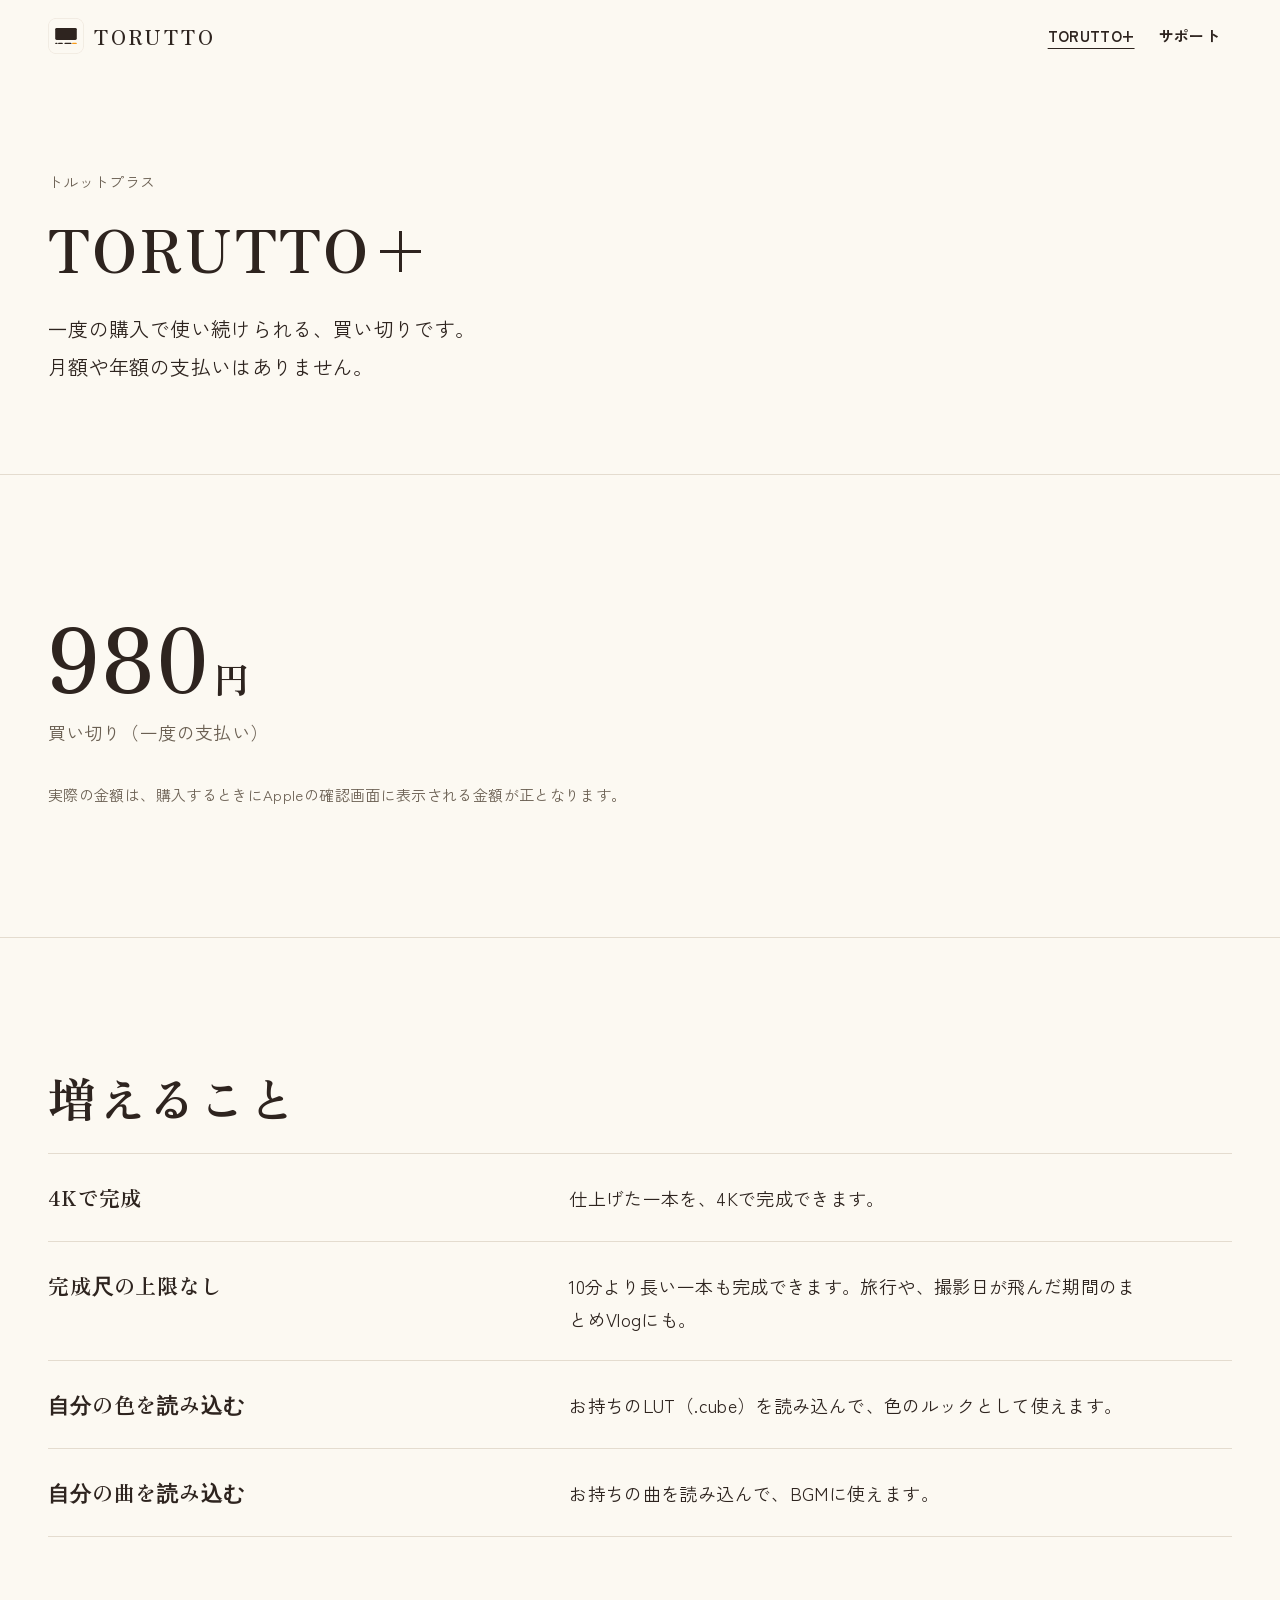
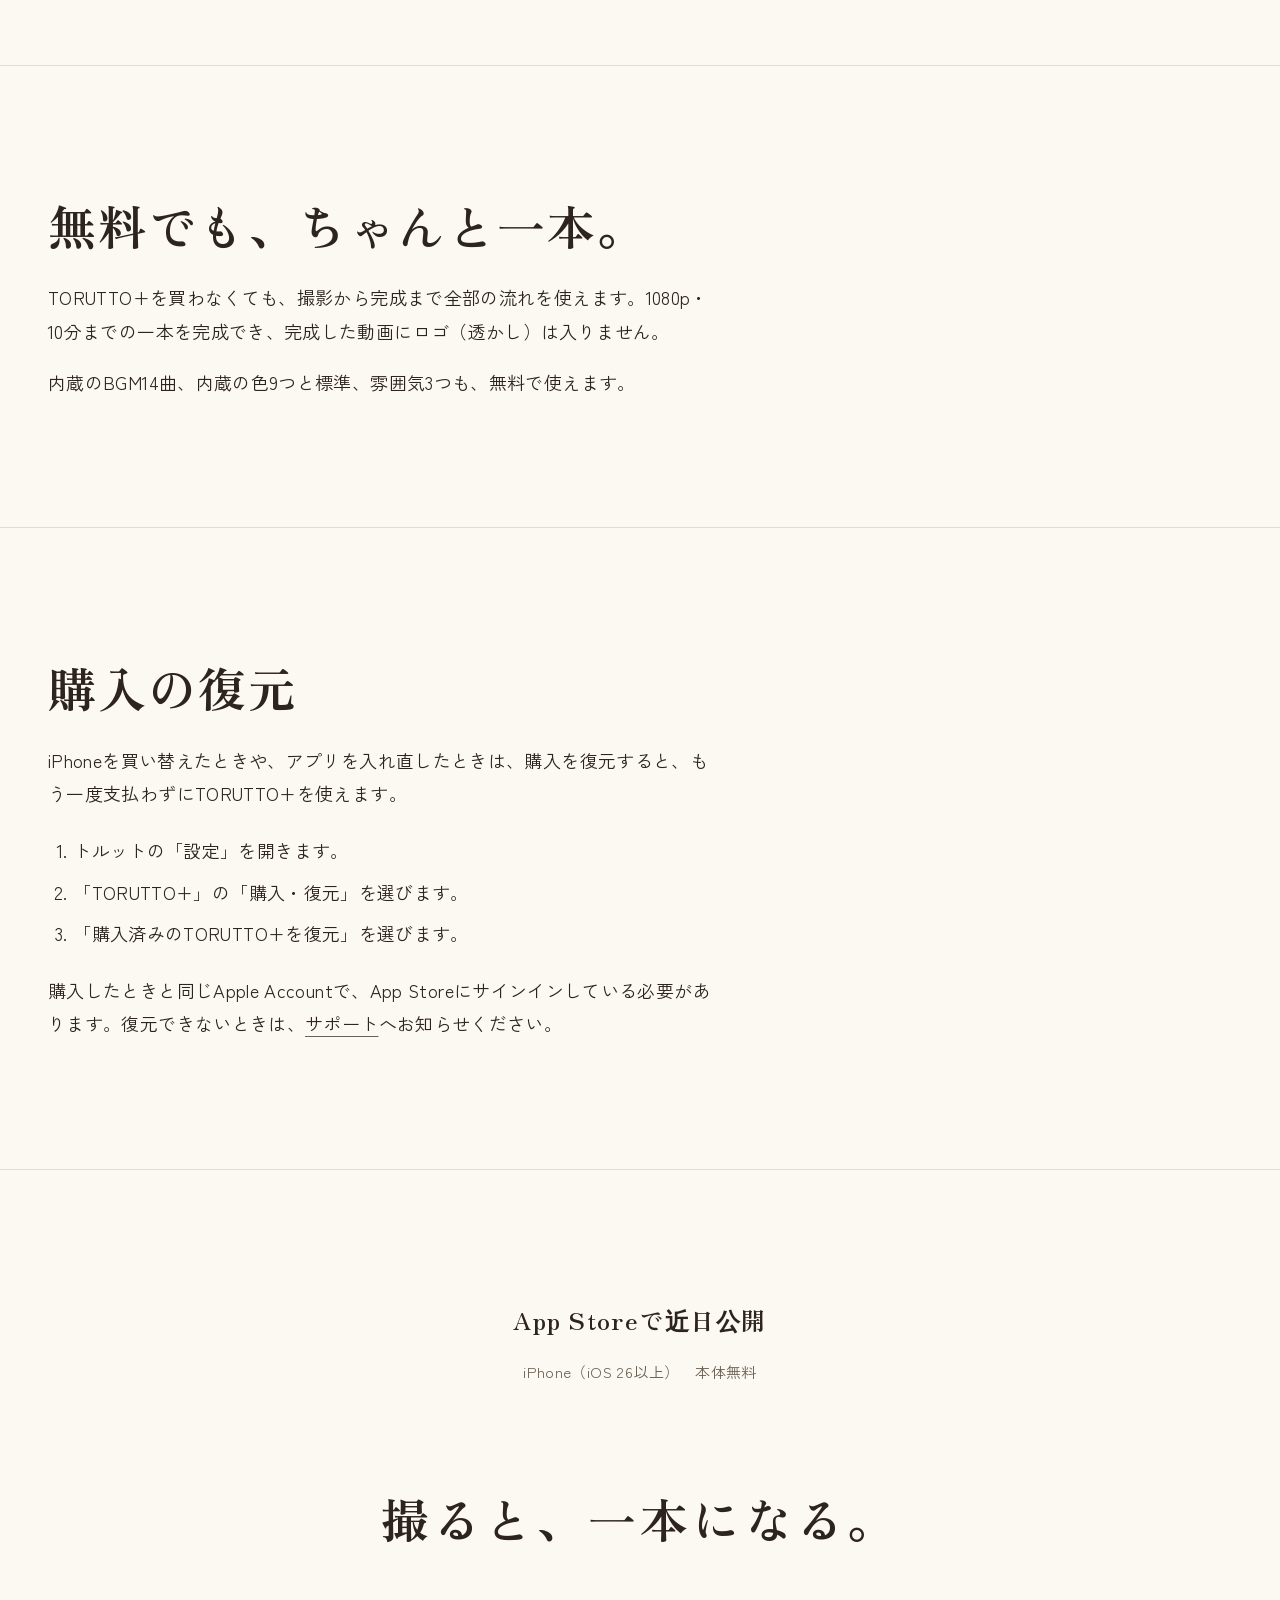
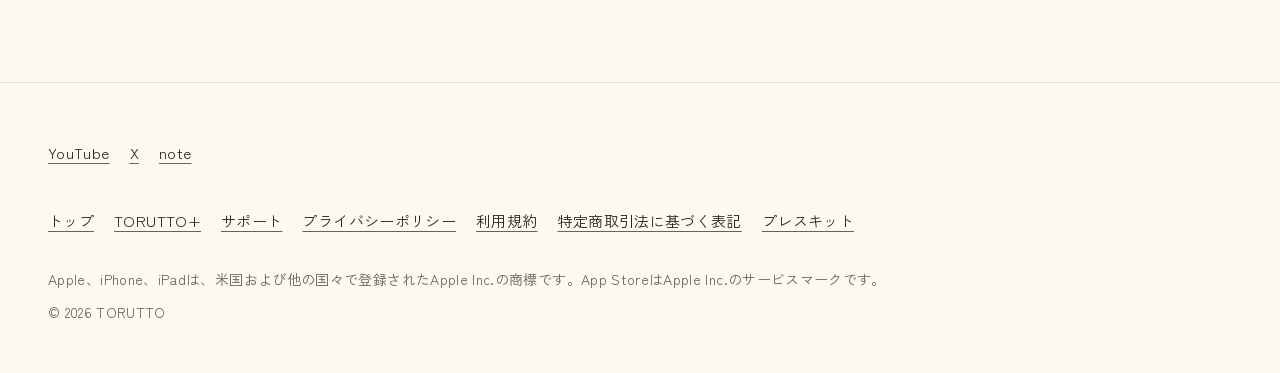
==== plus/index.html @ 0b0d6ca5 "Add official YouTube, X and note links to footer" ====
<!doctype html>
<html lang="ja">
<head>
<meta charset="utf-8">
<meta name="viewport" content="width=device-width, initial-scale=1">
<title>TORUTTO+（トルットプラス）｜TORUTTO</title>
<meta name="description" content="TORUTTO+は買い切りです。4Kでの完成、10分より長い一本など、4つのことが増えます。月額や年額の支払いはありません。">
<link rel="canonical" href="https://torutto.github.io/plus/">
<meta name="color-scheme" content="light">
<meta name="theme-color" content="#FCF9F2">
<meta name="format-detection" content="telephone=no">
<meta name="referrer" content="strict-origin-when-cross-origin">
<meta property="og:type" content="website">
<meta property="og:site_name" content="TORUTTO（トルット）">
<meta property="og:locale" content="ja_JP">
<meta property="og:title" content="TORUTTO+（トルットプラス）｜TORUTTO">
<meta property="og:description" content="TORUTTO+は買い切りです。4Kでの完成、10分より長い一本など、4つのことが増えます。月額や年額の支払いはありません。">
<meta property="og:url" content="https://torutto.github.io/plus/">
<meta property="og:image" content="https://torutto.github.io/og/plus.png">
<meta property="og:image:width" content="1200">
<meta property="og:image:height" content="630">
<meta property="og:image:alt" content="TORUTTO+（トルットプラス）｜TORUTTO">
<meta name="twitter:card" content="summary_large_image">
<link rel="icon" href="../favicon.svg" type="image/svg+xml">
<link rel="icon" href="../favicon-32.png" sizes="32x32" type="image/png">
<link rel="apple-touch-icon" href="../apple-touch-icon.png">
<link rel="preload" href="../fonts/ZenKakuGothicNew-Regular.woff2" as="font" type="font/woff2" crossorigin>
<link rel="preload" href="../fonts/ZenOldMincho-Bold.woff2" as="font" type="font/woff2" crossorigin>
<link rel="stylesheet" href="../assets/site.css?v=dab5d7c7">
</head>
<body>
<a class="skip-link" href="#main">本文へ移動</a>
<header class="site-header">
  <div class="wrap">
    <a class="brand" href="../"><span class="brand-icon"><img src="../assets/mark.svg" width="32" height="32" alt=""></span><span class="brand-name">TORUTTO</span></a>
    <nav class="site-nav" aria-label="おもな案内">
      <ul>
        <li><a href="../plus/" aria-current="page">TORUTTO+</a></li>
        <li><a href="../support/">サポート</a></li>
      </ul>
    </nav>
  </div>
</header>
<main id="main">
<section class="page-head" aria-labelledby="page-title">
  <div class="wrap">
    <p class="page-kana">トルットプラス</p>
    <h1 id="page-title">TORUTTO+</h1>
    <p class="lead">一度の購入で使い続けられる、<wbr>買い切りです。<wbr>月額や年額の支払いはありません。</p>
  </div>
</section>

<section class="section price" aria-labelledby="price-title">
  <div class="wrap">
    <h2 id="price-title" class="visually-hidden">価格</h2>
    <div class="price-block">
      
      <p class="price-value mincho">980<span class="price-unit">円</span></p>
      <p class="price-kind">買い切り（一度の支払い）</p>
    </div>
    <p class="fine">実際の金額は、購入するときにAppleの確認画面に表示される金額が正となります。</p>
  </div>
</section>

<section class="section" aria-labelledby="more-title">
  <div class="wrap">
    <h2 id="more-title">増えること</h2>
    <dl class="term-rows">
      <div><dt>4Kで完成</dt><dd>仕上げた一本を、4Kで完成できます。</dd></div>
      <div><dt>完成尺の上限なし</dt><dd>10分より長い一本も完成できます。旅行や、撮影日が飛んだ期間のまとめVlogにも。</dd></div>
      <div><dt>自分の色を読み込む</dt><dd>お持ちのLUT（.cube）を読み込んで、色のルックとして使えます。</dd></div>
      <div><dt>自分の曲を読み込む</dt><dd>お持ちの曲を読み込んで、BGMに使えます。</dd></div>
    </dl>
  </div>
</section>

<section class="section" aria-labelledby="free-title">
  <div class="wrap narrow">
    <h2 id="free-title">無料でも、<wbr>ちゃんと一本。</h2>
    <p>TORUTTO+を買わなくても、撮影から完成まで全部の流れを使えます。1080p・10分までの一本を完成でき、完成した動画にロゴ（透かし）は入りません。</p>
    <p>内蔵のBGM14曲、内蔵の色9つと標準、雰囲気3つも、無料で使えます。</p>
  </div>
</section>

<section class="section" aria-labelledby="restore-title">
  <div class="wrap narrow">
    <h2 id="restore-title">購入の復元</h2>
    <p>iPhoneを買い替えたときや、アプリを入れ直したときは、購入を復元すると、もう一度支払わずにTORUTTO+を使えます。</p>
    <ol class="steps">
      <li>トルットの「設定」を開きます。</li>
      <li>「TORUTTO+」の「購入・復元」を選びます。</li>
      <li>「購入済みのTORUTTO+を復元」を選びます。</li>
    </ol>
    <p>購入したときと同じApple Accountで、App Storeにサインインしている必要があります。復元できないときは、<a href="../support/#contact">サポート</a>へお知らせください。</p>
  </div>
</section>

<section class="section closing" aria-labelledby="closing-title">
  <div class="wrap">
    <div class="store-cta"><p class="store-soon">App Storeで近日公開</p><p class="availability"><span>iPhone（iOS 26以上）</span><span>本体無料</span></p></div>
    <p id="closing-title" class="closing-line mincho">撮ると、一本になる。</p>
  </div>
</section>
</main>
<footer class="site-footer">
  <div class="wrap">
    <nav aria-label="TORUTTOの公式アカウント">
      <ul>
        <li><a href="https://www.youtube.com/@torutto_app">YouTube</a></li>
        <li><a href="https://x.com/torutto_app">X</a></li>
        <li><a href="https://note.com/torutto">note</a></li>
      </ul>
    </nav>
    <nav aria-label="サイトの案内">
      <ul>
        <li><a href="../">トップ</a></li>
        <li><a href="../plus/" aria-current="page">TORUTTO+</a></li>
        <li><a href="../support/">サポート</a></li>
        <li><a href="../privacy/">プライバシーポリシー</a></li>
        <li><a href="../terms/">利用規約</a></li>
        <li><a href="../tokushoho/">特定商取引法に基づく表記</a></li>
        <li><a href="../press/">プレスキット</a></li>
      </ul>
    </nav>
    <p>Apple、iPhone、iPadは、米国および他の国々で登録されたApple Inc.の商標です。App StoreはApple Inc.のサービスマークです。</p>
    <p>© 2026 TORUTTO</p>
  </div>
</footer>
</body>
</html>
---- assets/site.css ----
/* TORUTTO 公式サイト — E1「映画の明朝」（launch/brand/BRAND.md §5、見本は launch/moods/e1.html）
   冒頭は紙の地に15秒のリール、その下に墨の明朝の見出し。全体が明るい紙の地と墨。
   帯の色（空・若草・さくら・レモン・琥珀）は帯の区画にだけ使い、帯は冒頭の見出しの下と「撮った順」の節だけに置く。
   明るい表示だけ（ダーク用の色は持たない）。 */

@font-face {
  font-family: "TORUTTO Mincho";
  src: url("../fonts/ZenOldMincho-Bold.woff2") format("woff2");
  font-weight: 700;
  font-style: normal;
  font-display: swap;
}
@font-face {
  font-family: "TORUTTO Gothic";
  src: url("../fonts/ZenKakuGothicNew-Regular.woff2") format("woff2");
  font-weight: 400;
  font-style: normal;
  font-display: swap;
}
@font-face {
  font-family: "TORUTTO Gothic";
  src: url("../fonts/ZenKakuGothicNew-Bold.woff2") format("woff2");
  font-weight: 700;
  font-style: normal;
  font-display: swap;
}

:root {
  color-scheme: light;
  --paper: #FCF9F2;
  --ink: #2E241F;
  --ink2: #6B6053;
  --rule: #E4DCCF;
  --amber: #FA9C1A;
  --amber-text: #A26511;
  /* 帯の区画だけの色 */
  --sky: #9CCBE3;
  --leaf: #B3D38A;
  --sakura: #F0B7C4;
  --lemon: #F6D26B;
  /* 動き: 弾まない減速（リールと同じ言葉） */
  --ease-out: cubic-bezier(0.16, 1, 0.3, 1);
  --snap: cubic-bezier(0.2, 0.9, 0.1, 1);
  --media-edge: rgba(46, 36, 31, 0.08);
  --r: 4px;
  --font-body: "TORUTTO Gothic", "Hiragino Sans", "Hiragino Kaku Gothic ProN", "Noto Sans JP", sans-serif;
  --font-display: "TORUTTO Mincho", "Hiragino Mincho ProN", "Yu Mincho", serif;
  --gutter: 16px;
  --wrap: 1200px;
  --narrow: 42rem;
  --section: clamp(56px, 10vw, 140px);
}
@media (min-width: 720px) {
  :root { --gutter: 48px; }
}

*, *::before, *::after { box-sizing: border-box; }

html {
  -webkit-text-size-adjust: 100%;
  text-size-adjust: 100%;
  background: var(--paper);
}

body {
  margin: 0;
  background: var(--paper);
  color: var(--ink);
  font-family: var(--font-body);
  font-size: 1.0625rem; /* 17px */
  line-height: 1.85;
  letter-spacing: 0.02em;
  line-break: strict;
  overflow-wrap: anywhere;
  -webkit-font-smoothing: antialiased;
}
@media (min-width: 960px) {
  body { font-size: 1.125rem; } /* 18px */
}

img, video { display: block; max-width: 100%; height: auto; }

h1, h2, h3, h4, .mincho {
  font-family: var(--font-display);
  font-weight: 700;
  letter-spacing: 0.04em;
}
h1, h2, h3, h4 {
  margin: 0;
  line-height: 1.4;
  word-break: keep-all;
  overflow-wrap: anywhere;
  text-wrap: balance;
}
h1 { font-size: clamp(2.125rem, 1.4rem + 3vw, 3.75rem); line-height: 1.3; }
h2 { font-size: clamp(1.75rem, 1.1rem + 2.4vw, 3rem); line-height: 1.32; }
h3 { font-size: 1.1875rem; }

p { margin: 0 0 1em; }
p:last-child { margin-bottom: 0; }

a {
  color: inherit;
  text-decoration-line: underline;
  text-decoration-thickness: 1px;
  text-underline-offset: 0.28em;
  text-decoration-color: var(--ink2);
}
a:hover { text-decoration-thickness: 2px; text-decoration-color: currentColor; }

:focus-visible {
  outline: 2px solid currentColor;
  outline-offset: 3px;
  border-radius: 2px;
}

.visually-hidden {
  position: absolute !important;
  width: 1px; height: 1px;
  margin: -1px; padding: 0; border: 0;
  overflow: hidden;
  clip: rect(0 0 0 0);
  white-space: nowrap;
}

.skip-link {
  position: absolute;
  left: var(--gutter);
  top: -100px;
  z-index: 10;
  padding: 8px 14px;
  border-radius: var(--r);
  background: var(--ink);
  color: var(--paper);
  text-decoration: none;
}
.skip-link:focus { top: 12px; }

.nowrap { white-space: nowrap; }

/* ── レイアウト ── */

.wrap {
  width: min(var(--wrap), 100% - var(--gutter) * 2);
  margin-inline: auto;
}
/* 文章の多い段: 左端はほかの段とそろえ、行の長さだけを抑える */
.wrap.narrow > * { max-width: var(--narrow); }
.narrow-left { max-width: var(--narrow); margin-bottom: 40px; }

.section {
  padding-block: var(--section);
  border-top: 1px solid var(--rule);
}

/* ── ヘッダーとフッター ── */

.site-header { padding-block: 14px; }
.site-header .wrap {
  display: flex;
  align-items: center;
  justify-content: space-between;
  gap: 8px;
}
.brand {
  display: inline-flex;
  align-items: center;
  gap: 10px;
  min-height: 44px;
  text-decoration: none;
}
.brand-icon img { width: 32px; height: 32px; border-radius: 7px; }
.brand-name {
  font-family: var(--font-display);
  font-weight: 700;
  font-size: 1.0625rem;
  letter-spacing: 0.14em;
}
.site-nav { display: flex; align-items: center; gap: 8px; }
.site-nav ul {
  display: flex;
  margin: 0;
  padding: 0;
  list-style: none;
}
.site-nav a {
  display: inline-flex;
  align-items: center;
  min-height: 44px;
  padding-inline: 8px;
  font-size: 0.875rem;
  font-weight: 700;
  text-decoration: none;
}
.site-nav a:hover,
.site-nav a[aria-current="page"] {
  text-decoration: underline;
  text-decoration-thickness: 1px;
  text-underline-offset: 0.4em;
  text-decoration-color: currentColor;
}
/* 言語の切り替え（英語ページができたときだけ出る） */
.lang-switch {
  display: flex;
  margin: 0;
  padding: 0 0 0 8px;
  list-style: none;
  border-left: 1px solid var(--rule);
}
/* 名前とメニューは途中で折り返さない（375px幅で「TORUTT／O」と割れていた） */
.brand-name,
.site-nav a { white-space: nowrap; }
@media (min-width: 720px) {
  .brand-icon img { width: 36px; height: 36px; border-radius: 8px; }
  .brand-name { font-size: 1.25rem; }
  .site-nav a { padding-inline: 12px; font-size: 0.9375rem; }
}
@media (max-width: 380px) {
  .brand { gap: 8px; }
  .brand-name { letter-spacing: 0.1em; }
  .site-nav a { padding-inline: 6px; }
}

.site-footer {
  border-top: 1px solid var(--rule);
  padding-block: 48px 40px;
  color: var(--ink2);
  font-size: 0.9375rem;
  line-height: 1.8;
}
.site-footer ul {
  display: flex;
  flex-wrap: wrap;
  gap: 4px 20px;
  margin: 0 0 24px;
  padding: 0;
  list-style: none;
}
.site-footer ul a {
  display: inline-flex;
  min-height: 44px;
  align-items: center;
  color: var(--ink);
}
.site-footer p { margin: 0 0 8px; font-size: 0.875rem; }

/* ── 共通の部品 ── */

.lead {
  max-width: 34em;
  margin-top: 24px;
  font-size: 1.125rem;
  line-height: 1.9;
  word-break: keep-all;
}
@media (min-width: 960px) {
  .lead { font-size: 1.25rem; }
}

.fine { color: var(--ink2); font-size: 0.9375rem; }

.button {
  display: inline-flex;
  align-items: center;
  justify-content: center;
  min-height: 52px;
  padding: 12px 28px;
  border-radius: var(--r);
  background: var(--ink);
  color: var(--paper);
  font-weight: 700;
  line-height: 1.5;
  text-decoration: none;
}
.button:hover { text-decoration: underline; text-decoration-color: currentColor; }

.media {
  position: relative;
  margin: 0;
  overflow: hidden;
  border-radius: var(--r);
  background: var(--rule);
  aspect-ratio: 16 / 9;
}
.media img, .media video {
  width: 100%;
  height: 100%;
  object-fit: cover;
}
.media::after {
  content: "";
  position: absolute;
  inset: 0;
  border-radius: inherit;
  box-shadow: inset 0 0 0 1px var(--media-edge);
  pointer-events: none;
}
.media.screen { aspect-ratio: auto; }

figcaption {
  margin-top: 14px;
  color: var(--ink2);
  font-size: 0.9375rem;
  line-height: 1.7;
}

.video-toggle {
  min-width: 44px;
  min-height: 44px;
  padding: 8px 14px;
  border: 0;
  border-radius: var(--r);
  font: inherit;
  font-size: 0.875rem;
  font-weight: 700;
  line-height: 1.4;
  cursor: pointer;
}

/* 帯: 撮った順に並んだ区画。空→若草→さくら→レモン→琥珀（最後の1区画だけ琥珀） */
.obi { display: flex; gap: 5px; }
.obi i { display: block; border-radius: 3px; }
.sky { background: var(--sky); }
.leaf { background: var(--leaf); }
.sakura { background: var(--sakura); }
.lemon { background: var(--lemon); }
.amber { background: var(--amber); }

.availability {
  display: flex;
  flex-wrap: wrap;
  align-items: center;
  gap: 8px 16px;
  margin: 0;
  color: var(--ink2);
  font-size: 0.9375rem;
}
.availability .status { color: var(--ink); font-weight: 700; }
.store-cta { display: grid; gap: 16px; justify-items: start; }
.store-promise { margin: -8px 0 0; color: var(--ink); font-size: 0.9375rem; }

/* ── トップ: 冒頭（15秒のリールが主役） ──
   ヘッダーの下に16:9のリール、その下に明朝の見出し。リールは紙の地で作られているので、上に文字を重ねない。
   リールの幅は画面の高さにも合わせ、横長の画面でも最初の画面にリール全体と操作が収まるようにする。 */

.opening { padding-block: 4px clamp(64px, 9vw, 120px); }
.opening-stage {
  width: min(100%, max(560px, calc((100vh - 200px) * 16 / 9)));
  width: min(100%, max(560px, calc((100svh - 200px) * 16 / 9)));
  margin-inline: auto;
}
.reel .media { aspect-ratio: 16 / 9; }
/* 幅の狭い画面で縦長（4:5）の版に差し替えたとき（build.mjs の reelVideo） */
.reel .media.portrait { aspect-ratio: 4 / 5; }
.reel .video-controls { margin-top: 8px; }
.opening-text { margin-top: clamp(28px, 4vw, 56px); }
.opening h1 {
  max-width: 11em;
  font-size: clamp(2.125rem, 1.2rem + 3.6vw, 4.25rem);
  line-height: 1.3;
}
.opening .obi { width: 168px; height: 6px; margin: 22px 0 0; }
.opening-body { margin-top: 22px; }
.opening .lead { max-width: 30em; margin: 0; }
.opening .store-cta { margin-top: 24px; }
@media (min-width: 960px) {
  .opening-text {
    display: grid;
    grid-template-columns: 7fr 5fr;
    gap: 48px;
    align-items: end;
  }
  .opening .obi { width: 220px; height: 8px; gap: 6px; margin-top: 28px; }
  .opening-body { margin-top: 0; }
}

/* ── トップ: 困りごと ── */

.concern-list {
  max-width: 36em;
  margin: clamp(24px, 4vw, 40px) 0 0;
  padding: 0;
  list-style: none;
  border-top: 1px solid var(--rule);
}
.concern-list li {
  padding: clamp(12px, 2vw, 20px) 0;
  border-bottom: 1px solid var(--rule);
}
.concern-answer {
  max-width: 36em;
  margin-top: clamp(24px, 4vw, 40px);
  font-weight: 700;
}

/* ── トップ: 撮る・ととのう・完成（ここだけ色の帯と大きな数字） ── */

.flow h2 { font-size: clamp(1.875rem, 1.125rem + 2.6vw, 3.75rem); line-height: 1.3; }
.blocks {
  display: flex;
  gap: clamp(5px, 0.8vw, 10px);
  height: clamp(112px, 15vw, 220px);
  margin-top: clamp(28px, 4vw, 56px);
}
.blocks div {
  display: flex;
  align-items: flex-end;
  min-width: 0;
  padding: clamp(8px, 1.2vw, 18px) clamp(5px, 1.4vw, 22px);
  border-radius: var(--r);
  color: var(--ink);
}
.blocks b {
  font-family: var(--font-display);
  font-weight: 700;
  font-size: clamp(2.25rem, 7.6vw, 8rem);
  line-height: 0.86;
  letter-spacing: -0.02em;
}
.blocks small {
  margin-left: 0.2em;
  font-weight: 700;
  font-size: clamp(0.75rem, 1.5vw, 1.375rem);
  line-height: 1;
}
.b3 { flex: 3; }
.b5 { flex: 4; }
.b10 { flex: 7; }
/* 話すところ（A・話す）は止めるまで撮れるので、一番長い区画。数字は分:秒、「話す」は上に置く */
.btalk { flex: 11; }
.blocks .btalk {
  flex-direction: column;
  align-items: flex-start;
  justify-content: space-between;
}
.btalk small { margin-left: 0; }
/* 狭い画面では3秒の区画が細くなるので、「秒」を数字の下へ置いてはみ出さないようにする */
@media (max-width: 400px) {
  .blocks div:not(.btalk) {
    flex-direction: column;
    align-items: flex-start;
    justify-content: flex-end;
  }
  .blocks div:not(.btalk) small { margin: 6px 0 0; }
  .btalk b { margin-bottom: calc(0.75rem + 6px); } /* ほかの区画の数字と下をそろえる */
}
.section-lead { max-width: 34em; margin: 24px 0 0; }

/* アプリの画面写真（縦）を4枚（撮影→一覧→完成中→完成）並べる。狭い画面は2列×2段 */
.screens {
  display: grid;
  grid-template-columns: repeat(2, 1fr);
  gap: clamp(10px, 2.4vw, 32px);
  max-width: 1000px;
  margin: clamp(40px, 5vw, 64px) 0 0;
  padding: 0;
  list-style: none;
}
.media.screen { border-radius: clamp(8px, 1.6vw, 18px); }
.screens .media.screen { aspect-ratio: 9 / 19.5; }
.screens .slot-file { display: none; }
@media (min-width: 720px) { .screens { grid-template-columns: repeat(4, 1fr); } }

/* 完成した一本・Logのビフォーアフター */
.finished .slot-figure { margin-top: clamp(32px, 4vw, 48px); }
.compare {
  display: grid;
  grid-template-columns: 1fr 1fr;
  gap: 12px;
  margin-top: clamp(32px, 4vw, 48px);
}
.compare figcaption { margin-top: 8px; font-size: 0.875rem; }
/* 狭い画面では2つの枠の中の文が長さで割れないよう、比率ではなく中身で高さを決め、左右をそろえる */
@media (max-width: 719px) {
  .compare .motion { grid-template-rows: 1fr auto; }
  .compare .slot { aspect-ratio: auto; height: 100%; min-height: 96px; }
  /* 映像が入ると一時停止のボタンが付く。2列では横に並ぶ幅が無いので、見出しの下へ回す */
  .compare .motion:has(.video-controls) { grid-template-rows: auto auto auto; }
  .compare .motion figcaption { grid-column: 1 / -1; }
  .compare .motion .video-controls { grid-column: 1 / -1; grid-row: 3; }
}
@media (min-width: 720px) { .compare { gap: 32px; } }

/* ── 仮の枠（build.mjs の SLOTS。素材を src/slots/ に置くと本物に替わる） ──
   紙と墨のまま、破線と左上の小さな「仮」だけで仮だと分かるようにする */
.slot {
  position: relative;
  display: flex;
  flex-direction: column;
  justify-content: center;
  align-items: center;
  gap: 6px;
  padding: 32px clamp(10px, 3vw, 32px) 20px;
  border: 1.5px dashed rgba(107, 96, 83, 0.5);
  border-radius: var(--r);
  color: var(--ink2);
  text-align: center;
}
.slot-video { aspect-ratio: 16 / 9; }
.slot-screen { aspect-ratio: 9 / 19.5; border-radius: clamp(8px, 1.6vw, 18px); }
.slot-tag {
  position: absolute;
  left: 8px;
  top: 6px;
  font-family: var(--font-display);
  font-weight: 700;
  font-size: 0.8125rem;
  letter-spacing: 0.1em;
}
.slot p { margin: 0; max-width: 26em; }
.slot-title { color: var(--ink); font-size: 0.9375rem; line-height: 1.6; word-break: keep-all; overflow-wrap: anywhere; text-wrap: balance; }
@media (min-width: 960px) { .finished .slot-title { font-size: 1.125rem; } .finished .slot-ask { font-size: 0.9375rem; } }
.slot-title b { font-weight: 700; }
.slot-ask { font-size: 0.8125rem; line-height: 1.6; }
.slot-file { font-family: ui-monospace, "SF Mono", Menlo, monospace; font-size: 0.6875rem; letter-spacing: 0; opacity: 0.8; }
@media (max-width: 719px) {
  .slot { padding-inline: 8px; }
  .slot-screen .slot-title, .compare .slot-title { font-size: 0.75rem; }
  .slot-screen .slot-ask, .compare .slot-ask { font-size: 0.6875rem; line-height: 1.5; }
  .slot-screen .slot-file, .compare .slot-file { display: none; }
}

/* ── トップ: 柱 ── */

.pillar-grid {
  display: grid;
  gap: 40px;
}
.pillar-text h2 { margin-bottom: 24px; }
.pillar-body p { max-width: 30em; }
.pillar-media { margin: 0; }

.pillar .pillar-media { width: min(160px, 44%); }
@media (min-width: 960px) {
  .pillar-grid {
    grid-template-columns: 7fr 5fr;
    gap: 64px;
    align-items: center;
  }
  .pillar .pillar-media { width: 280px; justify-self: center; }
}

/* 宣伝用モーション（柱1）。地は動画と同じ紙の色（読み込む前に色が跳ねない）。
   一時停止ボタンは映像に重ねず、下の説明の横に置く（映像の中の帯と文字を隠さない） */
.motion {
  display: grid;
  grid-template-columns: 1fr auto;
  column-gap: 16px;
  align-items: start;
  margin: 0;
}
.motion .media, .motion .slot { grid-column: 1 / -1; }
.motion .media { background: var(--paper); }
.motion figcaption { grid-column: 1; grid-row: 2; }
.motion .video-controls {
  grid-column: 2;
  grid-row: 2;
  display: flex;
  gap: 8px;
  margin-top: 6px;
}
.motion .video-toggle {
  border: 1px solid var(--rule);
  background: transparent;
  color: var(--ink);
}

/* ── トップ: 流れ（墨の罫で組む） ── */

.flow-rows { margin: clamp(40px, 5vw, 64px) 0 0; }
.flow-row {
  display: grid;
  gap: 4px 48px;
  padding: clamp(14px, 2vw, 24px) 0 clamp(16px, 2.4vw, 28px);
  border-top: 2px solid var(--ink);
}
.flow-row dt {
  font-family: var(--font-display);
  font-weight: 700;
  font-size: clamp(1.375rem, 1.1rem + 1vw, 1.75rem);
  letter-spacing: 0.06em;
  line-height: 1.5;
}
.flow-row dd { margin: 0; max-width: 32em; }
@media (min-width: 720px) {
  .flow-row { grid-template-columns: 7em 1fr; align-items: baseline; }
}
/* 画面写真は4枚あるので、広い画面でも3行の下に横一列で並べる（右の列に入れると1枚が小さすぎる） */

/* ── トップ: できること（見出しと短い1行を、罫の行で。広い画面は2列） ── */

.can-list {
  display: grid;
  margin: 40px 0 0;
  border-bottom: 1px solid var(--rule);
}
.can-list > div {
  padding: 14px 0 16px;
  border-top: 1px solid var(--rule);
}
.can-list dt {
  font-family: var(--font-display);
  font-weight: 700;
  font-size: 1.0625rem;
  letter-spacing: 0.04em;
  line-height: 1.5;
}
.can-list dd { margin: 2px 0 0; color: var(--ink2); font-size: 0.9375rem; line-height: 1.7; }
.can-list { grid-template-columns: 1fr 1fr; column-gap: 16px; }
@media (max-width: 719px) {
  .can-list { margin-top: 28px; }
  .can-list > div { padding: 12px 0 14px; }
  .can-list dt { font-size: 0.9375rem; }
  .can-list dd { font-size: 0.8125rem; line-height: 1.6; }
}
@media (min-width: 720px) {
  .can-list { column-gap: 48px; }
  .can-list > div { padding: 18px 0 20px; }
}

/* ── トップ: 無料とTORUTTO+ ── */

.plans-grid {
  display: grid;
  margin-top: 32px;
  border-top: 1px solid var(--rule);
}
.plan { padding: clamp(20px, 3vw, 32px) 0; border-bottom: 1px solid var(--rule); }
.plan h3 { font-size: 1.5rem; margin-bottom: 16px; }
.plan-kind {
  margin-left: 12px;
  color: var(--ink2);
  font-family: var(--font-body);
  font-size: 0.9375rem;
  font-weight: 400;
  letter-spacing: 0.04em;
}
.plan ul { margin: 0; padding-left: 1.2em; }
.plan li + li { margin-top: 6px; }
.plan-link { margin-top: 20px; }
@media (min-width: 720px) {
  .plans-grid { grid-template-columns: 1fr 1fr; }
  .plan + .plan { padding-left: 40px; border-left: 1px solid var(--rule); }
}

/* ── トップ: よくある質問の抜粋 ── */

.qa-list { max-width: 42rem; margin: clamp(24px, 4vw, 40px) 0 0; }
.qa-list dt {
  padding-top: 24px;
  border-top: 1px solid var(--rule);
  font-weight: 700;
}
.qa-list dd { margin: 8px 0 24px; }
/* 答えは3行まで見せて、続きはサポートのページへ */
.qa-a {
  display: -webkit-box;
  -webkit-box-orient: vertical;
  -webkit-line-clamp: 3;
  line-clamp: 3;
  overflow: hidden;
  color: var(--ink2);
}
.more-link { margin-top: 8px; }

/* ── 締め ── */

.closing { text-align: center; }
.closing .store-cta { justify-items: center; }
.closing .availability { justify-content: center; }
.store-soon {
  margin: 0;
  font-family: var(--font-display);
  font-weight: 700;
  font-size: clamp(1.25rem, 1rem + 1vw, 1.5rem);
  letter-spacing: 0.06em;
}
.closing-line {
  margin: clamp(56px, 8vw, 96px) 0 0;
  font-size: clamp(1.75rem, 1.2rem + 2.4vw, 3rem);
  line-height: 1.5;
  letter-spacing: 0.08em;
}

/* ── 下層ページ ── */

.page-head { padding-block: clamp(40px, 8vw, 96px) clamp(48px, 7vw, 88px); }
.page-head .lead { margin-bottom: 0; }
.page-head .button { margin-top: 32px; }
.page-kana {
  margin: 0 0 12px;
  color: var(--ink2);
  font-size: 0.9375rem;
}

.toc ul {
  display: flex;
  flex-wrap: wrap;
  gap: 4px 24px;
  margin: 32px 0 0;
  padding: 0;
  list-style: none;
}
.toc a { display: inline-flex; min-height: 44px; align-items: center; }

.price-block { padding-bottom: 32px; }
.price-label { margin: 0; color: var(--ink2); letter-spacing: 0.08em; }
.price-value {
  margin: 4px 0 12px;
  font-size: clamp(3.5rem, 2.5rem + 4vw, 5.5rem);
  line-height: 1.1;
  letter-spacing: 0.02em;
}
.price-unit { margin-left: 4px; font-size: 0.4em; letter-spacing: 0.04em; }
.price-kind { margin: 0; color: var(--ink2); }
.plan-note, .inline-note { margin: 8px 0 0; color: var(--ink2); font-size: 0.9375rem; }

.term-rows { margin: 40px 0 0; border-top: 1px solid var(--rule); }
.term-rows > div {
  display: grid;
  gap: 4px 48px;
  padding: 24px 0;
  border-bottom: 1px solid var(--rule);
}
.term-rows dt {
  font-family: var(--font-display);
  font-weight: 700;
  font-size: 1.3125rem;
  letter-spacing: 0.04em;
}
.term-rows dd { margin: 0; max-width: 32em; }
@media (min-width: 720px) {
  .term-rows > div { grid-template-columns: 5fr 7fr; align-items: baseline; }
}

.steps { padding-left: 1.4em; margin: 24px 0; }
.steps li + li { margin-top: 8px; }

.section h2 + p, .section h2 + ul, .section h2 + ol, .section h2 + dl { margin-top: 24px; }
.section .narrow h3 { margin: 32px 0 12px; font-size: 1.1875rem; }
.section .narrow ul { padding-left: 1.2em; }

.contact-mail {
  margin: 24px 0;
  font-size: clamp(1.125rem, 1rem + 0.8vw, 1.375rem);
  font-weight: 700;
}

.facts { margin: 24px 0; border-top: 1px solid var(--rule); }
.facts > div {
  display: grid;
  gap: 2px 24px;
  padding: 16px 0;
  border-bottom: 1px solid var(--rule);
}
.facts dt { color: var(--ink2); font-size: 0.9375rem; }
.facts dd { margin: 0; }
@media (min-width: 720px) {
  .facts > div { grid-template-columns: 11em 1fr; }
}

.blurb { padding: 24px 0; border-bottom: 1px solid var(--rule); }
.blurb:first-of-type { border-top: 1px solid var(--rule); margin-top: 24px; }
.section .narrow .blurb h3 {
  margin: 0 0 8px;
  color: var(--ink2);
  font-family: var(--font-body);
  font-size: 0.9375rem;
  font-weight: 400;
  letter-spacing: 0.06em;
}

.download-grid {
  display: grid;
  grid-template-columns: repeat(auto-fill, minmax(min(100%, 260px), 1fr));
  gap: 32px 20px;
  margin: 0;
  padding: 0;
  list-style: none;
}
.download-grid .thumb {
  display: flex;
  align-items: center;
  justify-content: center;
  aspect-ratio: 16 / 9;
  border-radius: var(--r);
  box-shadow: inset 0 0 0 1px var(--rule);
  overflow: hidden;
}
.download-grid .thumb img { height: 56%; width: auto; }
.download-grid .thumb.logo img { width: 80%; height: auto; }
.download-grid .thumb.dark { background: var(--ink); box-shadow: none; }
.download-grid .thumb.light { background: var(--paper); }
.download-grid .label { margin: 12px 0 2px; font-weight: 700; }
.download-grid .links { margin: 0; font-size: 0.9375rem; }
.download-grid .links a { display: inline-flex; min-height: 44px; align-items: center; margin-right: 16px; }

.empty-note { color: var(--ink2); }

/* ── Markdown から作る本文（規約・FAQ） ── */

.prose { padding-bottom: var(--section); }
.prose h1 { margin: clamp(40px, 8vw, 96px) 0 32px; }
.prose h2 {
  margin: 64px 0 20px;
  padding-top: 40px;
  border-top: 1px solid var(--rule);
  font-size: clamp(1.375rem, 1.15rem + 1vw, 1.75rem);
}
.prose h3 { margin: 36px 0 12px; font-size: 1.1875rem; }
.prose ul, .prose ol { padding-left: 1.4em; margin: 0 0 1em; }
.prose li + li { margin-top: 6px; }
.prose table {
  width: 100%;
  margin: 0 0 1.5em;
  border-collapse: collapse;
  font-size: 0.9375rem;
  line-height: 1.7;
}
.prose th, .prose td {
  padding: 10px 12px 10px 0;
  border-bottom: 1px solid var(--rule);
  text-align: left;
  vertical-align: top;
}
.prose th { font-weight: 700; }
.prose td:first-child, .prose th:first-child { min-width: 6.5em; }
.table-scroll { overflow-x: auto; max-width: var(--narrow); }
.faq h2:first-child { margin-top: 0; }
.faq h3 { font-family: var(--font-body); font-weight: 700; letter-spacing: 0.02em; }

.notfound { min-height: 50vh; }
.notfound .lead + p { margin-top: 32px; }

/* ── トップ: 内蔵の色（試験用の色の帯を各色の表に通した見本。映像ではない） ── */

.looks-body { margin-top: 24px; }
.looks-body p { max-width: 34em; }
.looks-figure { margin: clamp(32px, 4vw, 48px) 0 0; }
.looks-list {
  display: grid;
  grid-template-columns: 1fr 1fr;
  gap: 14px 12px;
  margin: 0;
  padding: 0;
  list-style: none;
}
.look-chip { overflow: hidden; border-radius: 3px; }
.look-chip img { width: 100%; height: auto; }
.look-name { display: grid; gap: 0; margin: 6px 0 0; }
.look-name .mincho { font-size: 0.9375rem; letter-spacing: 0.06em; line-height: 1.5; }
.look-desc { color: var(--ink2); font-size: 0.75rem; line-height: 1.55; }
.looks-figure figcaption { margin-top: 16px; font-size: 0.8125rem; }
@media (min-width: 720px) {
  .looks-list { grid-template-columns: repeat(4, 1fr); gap: 20px 24px; }
}

/* ── スクロールで1回だけ動く演出（build.mjs の REVEAL_SCRIPT）。<html class="js"> のときだけ隠す ── */

/* 見出し: <wbr> の句ごとに、下からのマスクで現れる */
.rv-ln { display: inline-block; overflow: hidden; vertical-align: top; padding-bottom: 0.14em; margin-bottom: -0.14em; }
.rv-ln > span { display: inline-block; }
html.js [data-rv="title"] .rv-ln > span { transform: translateY(112%); transition: transform 0.8s var(--ease-out); }
html.js [data-rv="title"] > .rv-ln:nth-child(2) > span { transition-delay: 90ms; }
html.js [data-rv="title"] > .rv-ln:nth-child(3) > span { transition-delay: 180ms; }
html.js [data-rv="title"] > .rv-ln:nth-child(n+4) > span { transition-delay: 270ms; }
html.js [data-rv="title"].in .rv-ln > span { transform: none; }

/* 撮った順の区画: 左から1つずつスナップして並び、数字は下からのマスクで出る */
html.js .blocks[data-rv] > div {
  clip-path: inset(0 100% 0 0 round var(--r));
  transform: translateX(-10px);
  transition: clip-path 0.46s var(--snap), transform 0.46s var(--snap);
  transition-delay: calc(var(--i, 0) * 120ms);
}
html.js .blocks[data-rv] b,
html.js .blocks[data-rv] small {
  display: inline-block;
  /* 字の形は行の箱（line-height 0.86）からはみ出すので、切り抜きは箱より広く取る */
  clip-path: inset(100% -12% -40% -12%);
  transform: translateY(35%);
  transition: clip-path 0.6s var(--ease-out), transform 0.6s var(--ease-out);
  transition-delay: calc(var(--i, 0) * 120ms + 220ms);
}
html.js .blocks.in > div { clip-path: inset(0 0 0 0 round var(--r)); transform: none; }
html.js .blocks.in b,
html.js .blocks.in small { clip-path: inset(-40% -12% -40% -12%); transform: none; }

/* 流れ: 墨の罫が左から引かれ、行が順に現れる */
html.js .flow-rows[data-rv] .flow-row { position: relative; border-top-color: transparent; }
html.js .flow-rows[data-rv] .flow-row::before {
  content: "";
  position: absolute;
  left: 0;
  right: 0;
  top: -2px;
  height: 2px;
  background: var(--ink);
  transform: scaleX(0);
  transform-origin: left center;
  transition: transform 0.7s var(--ease-out) calc(var(--i, 0) * 200ms);
}
html.js .flow-rows[data-rv] .flow-row > * {
  opacity: 0;
  transform: translateY(10px);
  transition: opacity 0.6s var(--ease-out), transform 0.6s var(--ease-out);
  transition-delay: calc(var(--i, 0) * 200ms + 220ms);
}
html.js .flow-rows.in .flow-row::before { transform: none; }
html.js .flow-rows.in .flow-row > * { opacity: 1; transform: none; }

/* 行が少しずつずれて現れる（内蔵の色・できること） */
html.js .looks-list[data-rv] .look-chip {
  clip-path: inset(0 100% 0 0);
  transition: clip-path 0.7s var(--ease-out) calc(var(--i, 0) * 70ms);
}
html.js .looks-list[data-rv] .look-name {
  opacity: 0;
  transition: opacity 0.6s var(--ease-out) calc(var(--i, 0) * 70ms + 200ms);
}
html.js .looks-list.in .look-chip { clip-path: inset(0 0 0 0); }
html.js .looks-list.in .look-name { opacity: 1; }
html.js .can-list[data-rv] > div,
html.js .screens[data-rv] > li,
html.js .compare[data-rv] > figure {
  opacity: 0;
  transform: translateY(12px);
  transition: opacity 0.6s var(--ease-out), transform 0.6s var(--ease-out);
  transition-delay: calc(var(--i, 0) * 45ms);
}
html.js .screens[data-rv] > li,
html.js .compare[data-rv] > figure { transition-delay: calc(var(--i, 0) * 120ms); }
html.js .can-list.in > div,
html.js .screens.in > li,
html.js .compare.in > figure { opacity: 1; transform: none; }

@media (prefers-reduced-motion: reduce) {
  *, *::before, *::after {
    animation-duration: 0.01ms !important;
    animation-iteration-count: 1 !important;
    transition-duration: 0.01ms !important;
    scroll-behavior: auto !important;
  }
}

/* ── トルン（launch/torun/torun.js。BRAND.md §7）: 脇役の所だけ、1画面に1体。横長なので枠は 4:3 ── */
.torun-spot {
  display: inline-block;
  width: var(--torun, 96px);
  height: var(--torun-h, 72px);
  vertical-align: middle;
}
.torun-spot canvas {
  display: block;
  width: 100%;
  height: 100%;
  touch-action: manipulation;
  cursor: pointer;
}
.closing .torun-spot { display: block; margin: 28px auto 0; }
.notfound .torun-spot { display: block; margin: 0 0 8px -6px; }
.page-head-row { display: flex; align-items: flex-start; justify-content: space-between; gap: 16px; }
.page-head-row .torun-spot { flex: none; margin-top: -4px; }

/* ── つくった人から（じゅんの言葉。整えるのは言い回しだけ） ── */
.maker-body { max-width: 34em; margin-top: clamp(24px, 3vw, 40px); }
.maker-body p { line-height: 2; }
.maker-sign { margin-top: 1.6em; color: var(--ink2); font-size: 0.9375rem; }
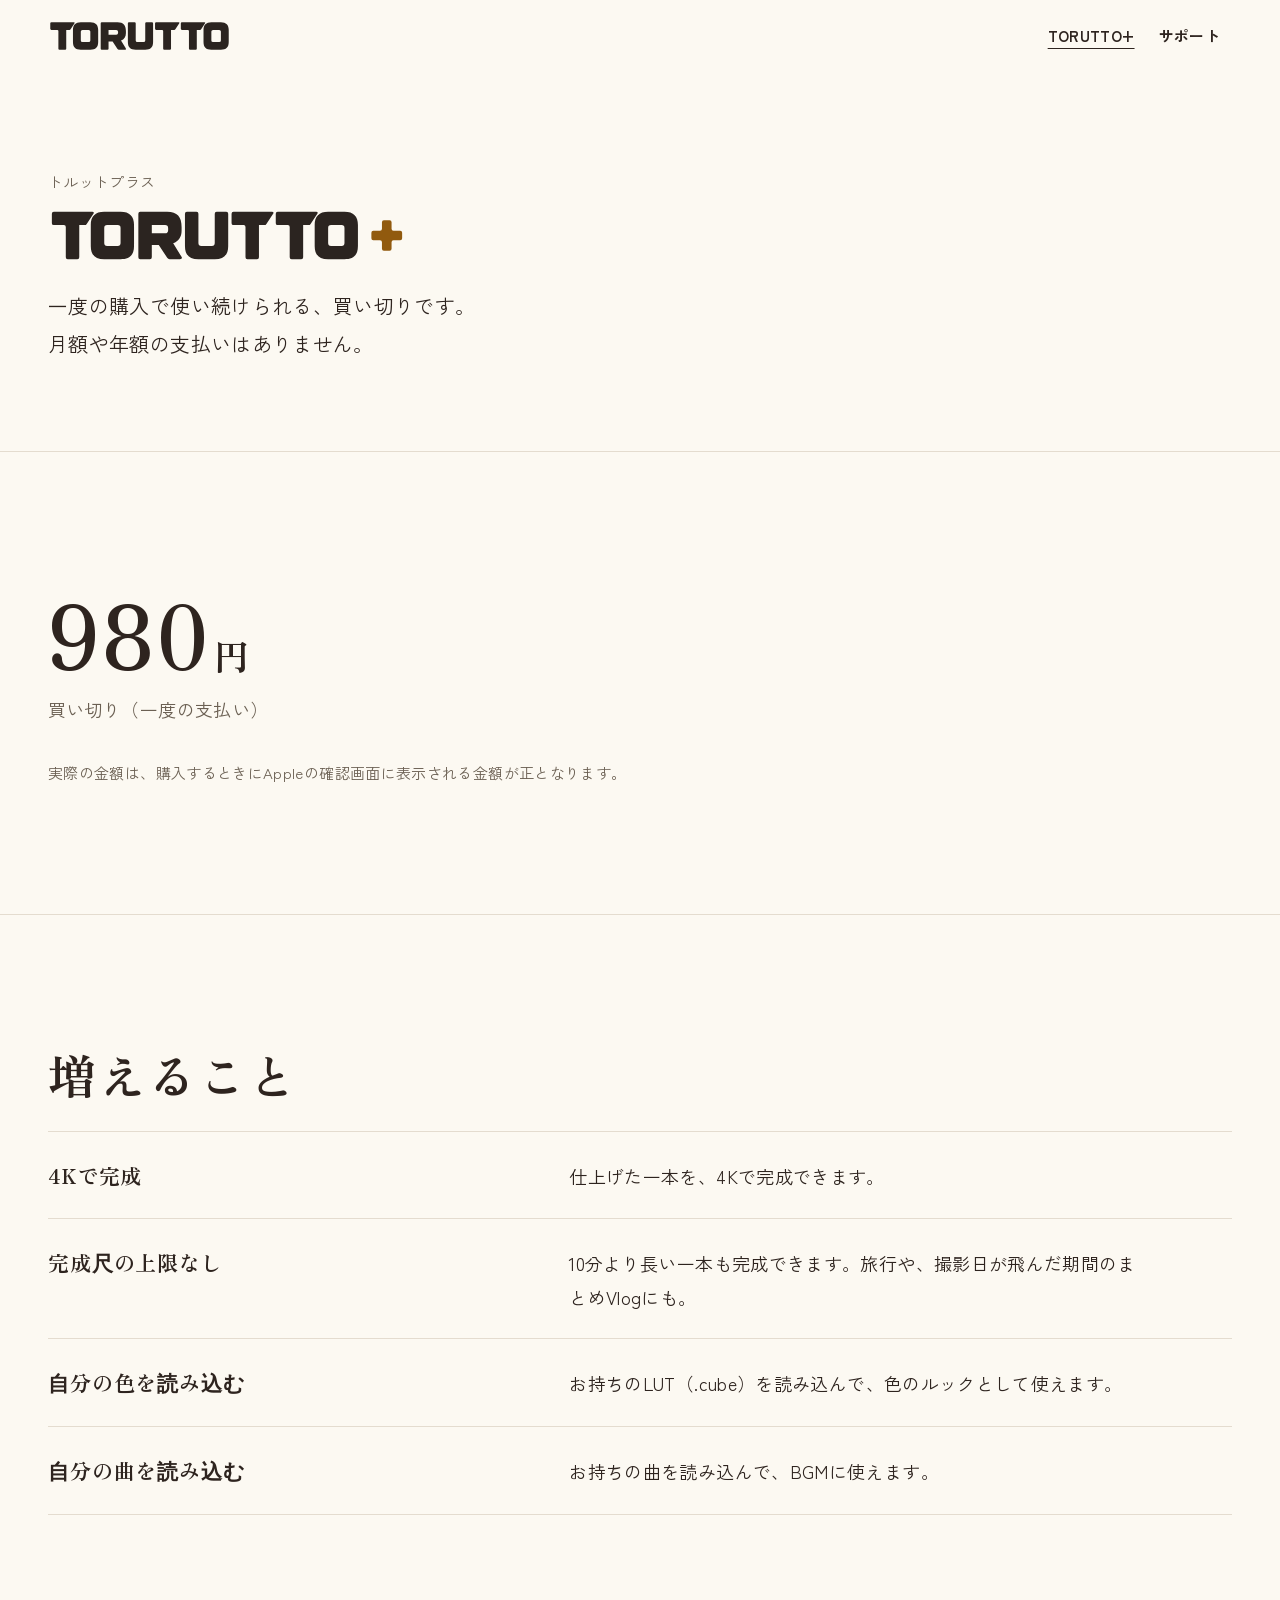
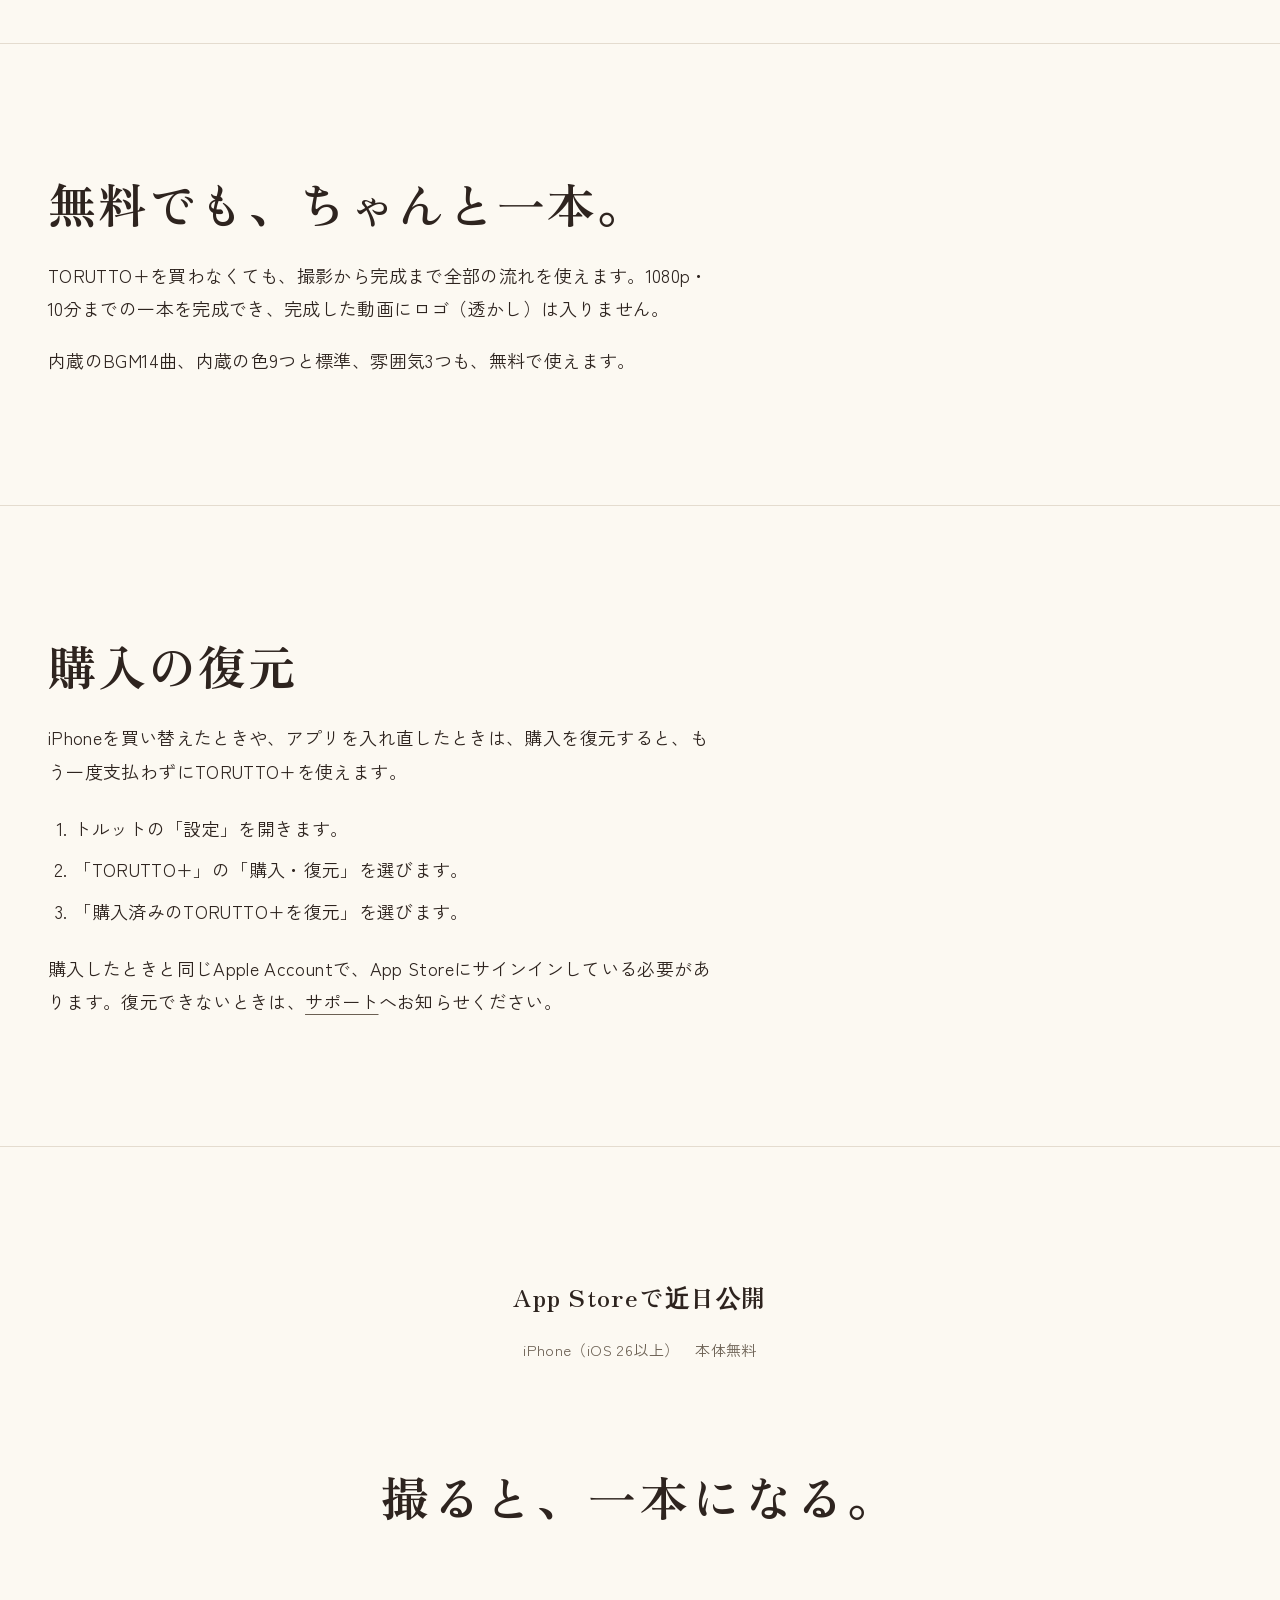
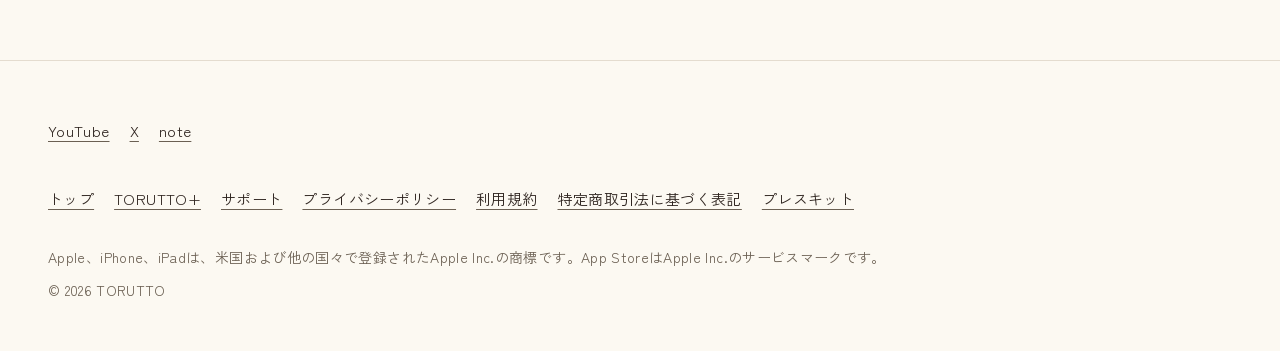
==== commit 53d4ce2b: "Use approved TORUTTO wordmark across website and press assets" ====
--- a/plus/index.html
+++ b/plus/index.html
@@ -26,13 +26,13 @@
 <link rel="apple-touch-icon" href="../apple-touch-icon.png">
 <link rel="preload" href="../fonts/ZenKakuGothicNew-Regular.woff2" as="font" type="font/woff2" crossorigin>
 <link rel="preload" href="../fonts/ZenOldMincho-Bold.woff2" as="font" type="font/woff2" crossorigin>
-<link rel="stylesheet" href="../assets/site.css?v=dab5d7c7">
+<link rel="stylesheet" href="../assets/site.css?v=53601be6">
 </head>
 <body>
 <a class="skip-link" href="#main">本文へ移動</a>
 <header class="site-header">
   <div class="wrap">
-    <a class="brand" href="../"><span class="brand-icon"><img src="../assets/mark.svg" width="32" height="32" alt=""></span><span class="brand-name">TORUTTO</span></a>
+    <a class="brand" href="../"><img class="brand-wordmark" src="../assets/wordmark.svg" width="1306" height="232" alt="TORUTTO"></a>
     <nav class="site-nav" aria-label="おもな案内">
       <ul>
         <li><a href="../plus/" aria-current="page">TORUTTO+</a></li>
@@ -45,7 +45,7 @@
 <section class="page-head" aria-labelledby="page-title">
   <div class="wrap">
     <p class="page-kana">トルットプラス</p>
-    <h1 id="page-title">TORUTTO+</h1>
+    <h1 id="page-title" class="wordmark-heading"><img src="../assets/wordmark-plus.svg" width="1490" height="232" alt="TORUTTO+"></h1>
     <p class="lead">一度の購入で使い続けられる、<wbr>買い切りです。<wbr>月額や年額の支払いはありません。</p>
   </div>
 </section>
--- a/assets/site.css
+++ b/assets/site.css
@@ -169,13 +169,11 @@
   min-height: 44px;
   text-decoration: none;
 }
-.brand-icon img { width: 32px; height: 32px; border-radius: 7px; }
-.brand-name {
-  font-family: var(--font-display);
-  font-weight: 700;
-  font-size: 1.0625rem;
-  letter-spacing: 0.14em;
-}
+.download-grid.icon-download { grid-template-columns: 1fr; max-width: 240px; margin-bottom: 32px; }
+.brand-wordmark { display: block; width: 156.72px; height: auto; }
+.wordmark-heading img { display: block; width: min(100%, 357.6px); height: auto; }
+.plan-brand { display: flex; flex-wrap: wrap; align-items: center; gap: 16px; }
+.plan-brand img { display: block; width: 178.8px; height: auto; }
 .site-nav { display: flex; align-items: center; gap: 8px; }
 .site-nav ul {
   display: flex;
@@ -211,13 +209,11 @@
 .brand-name,
 .site-nav a { white-space: nowrap; }
 @media (min-width: 720px) {
-  .brand-icon img { width: 36px; height: 36px; border-radius: 8px; }
-  .brand-name { font-size: 1.25rem; }
+  .brand-wordmark { width: 182.84px; }
   .site-nav a { padding-inline: 12px; font-size: 0.9375rem; }
 }
 @media (max-width: 380px) {
   .brand { gap: 8px; }
-  .brand-name { letter-spacing: 0.1em; }
   .site-nav a { padding-inline: 6px; }
 }
 
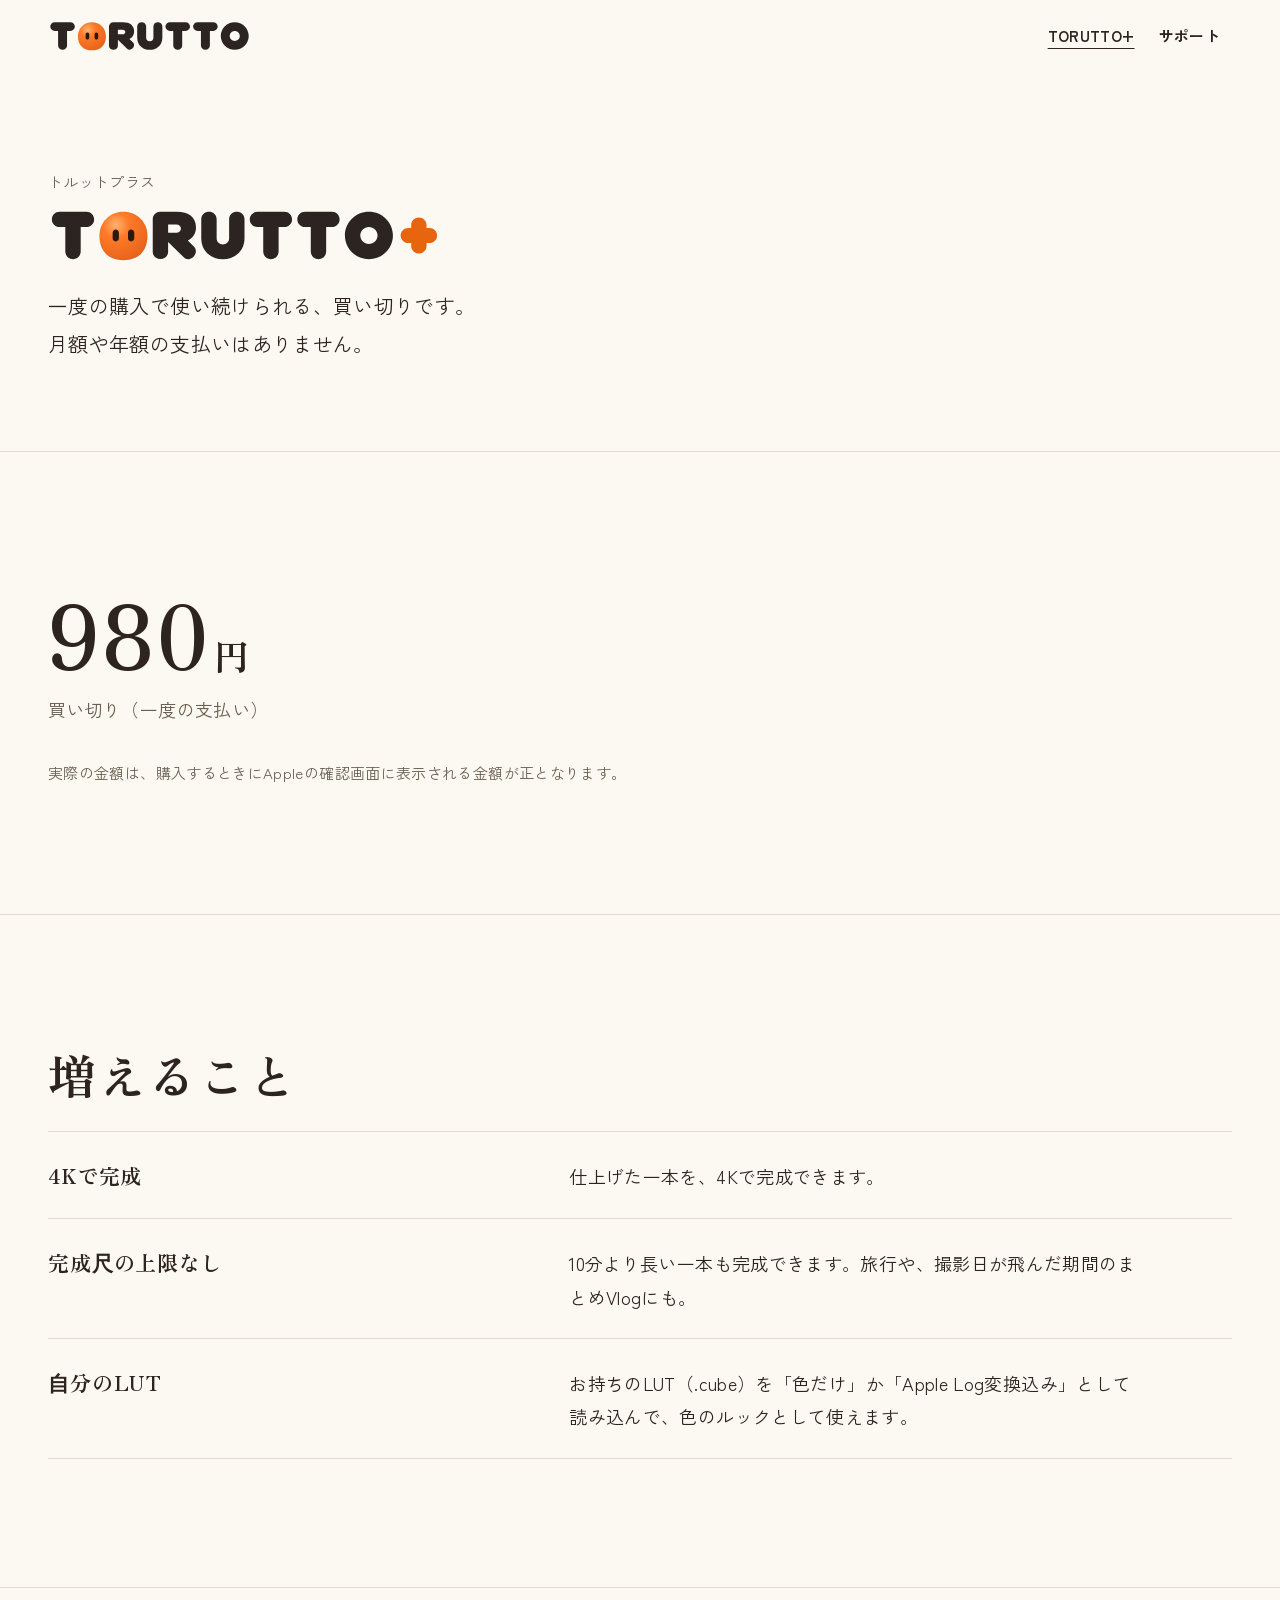
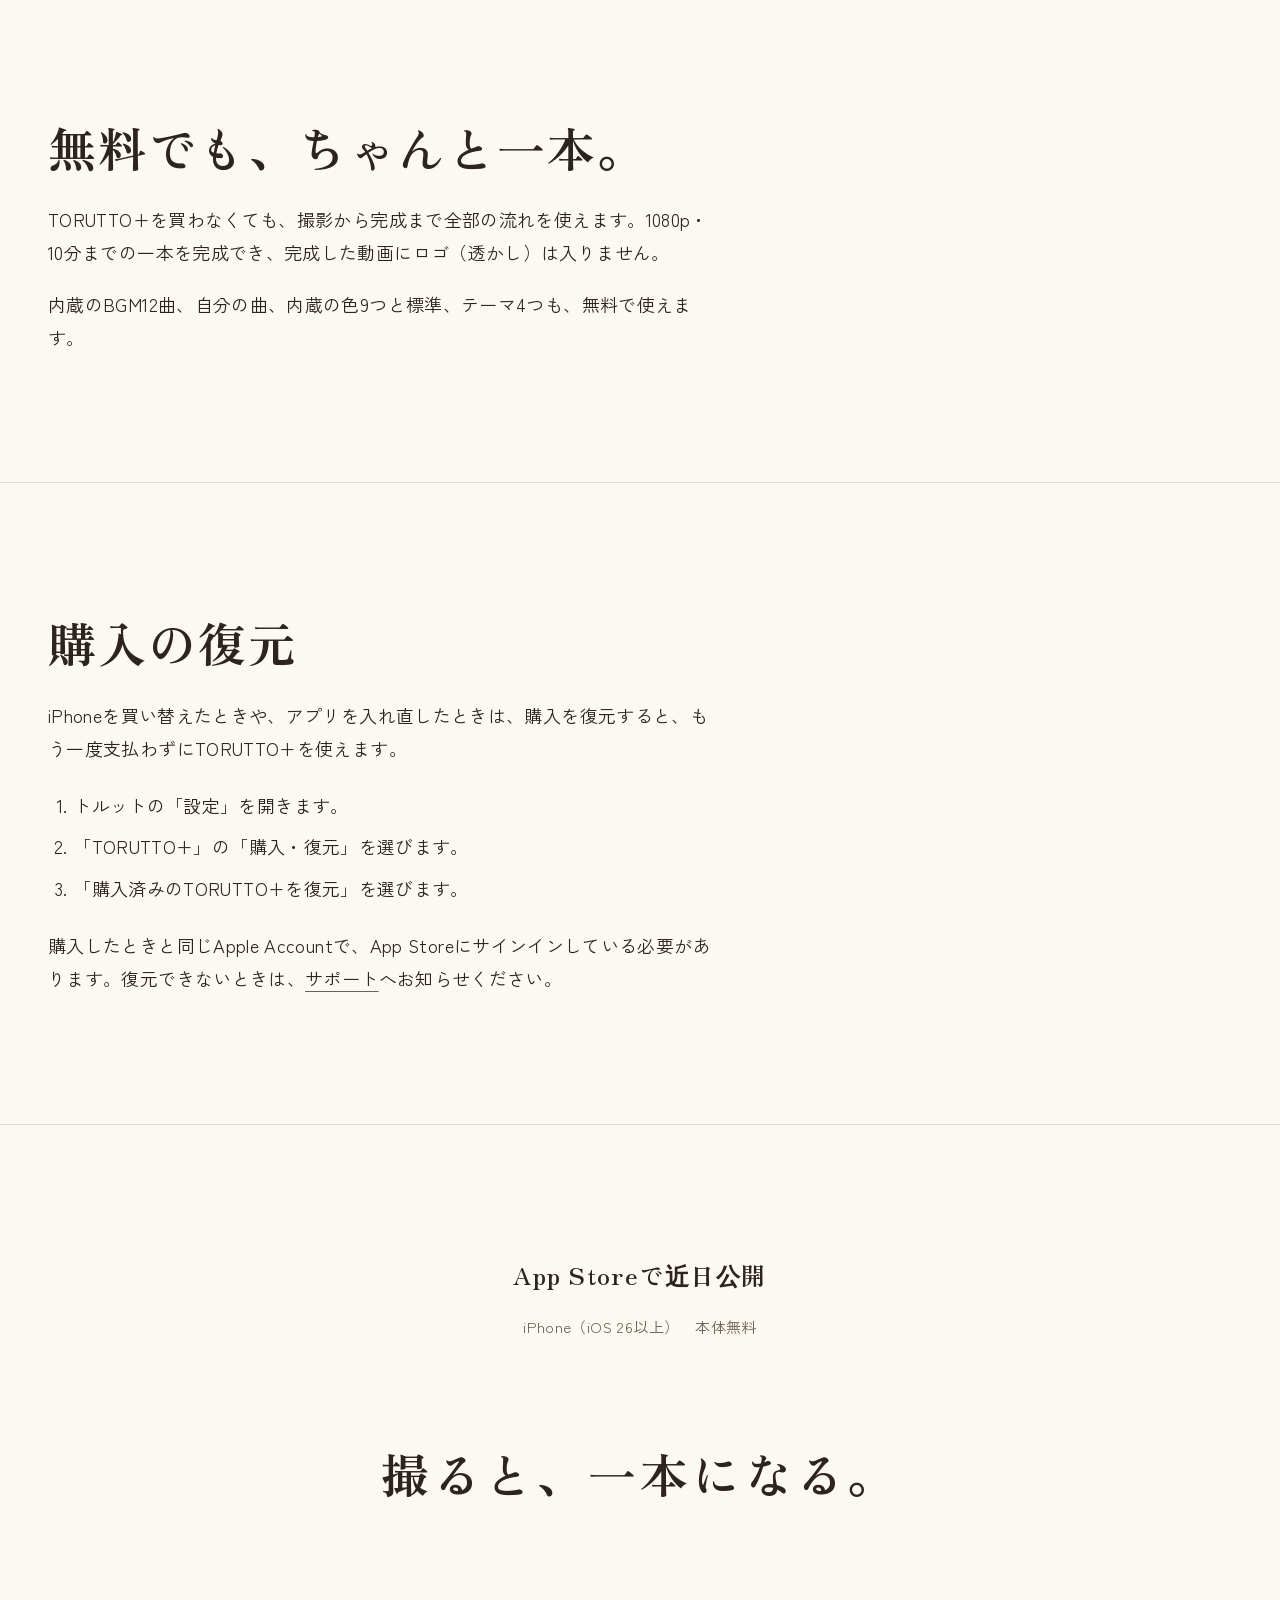
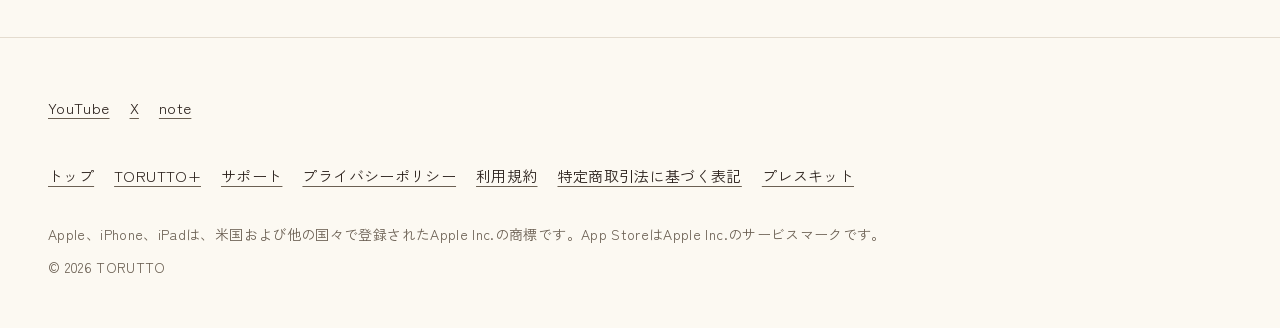
==== commit 444f669e: "Publish site 2026-10-24" ====
--- a/plus/index.html
+++ b/plus/index.html
@@ -4,7 +4,7 @@
 <meta charset="utf-8">
 <meta name="viewport" content="width=device-width, initial-scale=1">
 <title>TORUTTO+（トルットプラス）｜TORUTTO</title>
-<meta name="description" content="TORUTTO+は買い切りです。4Kでの完成、10分より長い一本など、4つのことが増えます。月額や年額の支払いはありません。">
+<meta name="description" content="TORUTTO+は買い切りです。4Kでの完成、10分より長い一本、自分のLUTなど、3つのことが増えます。月額や年額の支払いはありません。">
 <link rel="canonical" href="https://torutto.github.io/plus/">
 <meta name="color-scheme" content="light">
 <meta name="theme-color" content="#FCF9F2">
@@ -14,7 +14,7 @@
 <meta property="og:site_name" content="TORUTTO（トルット）">
 <meta property="og:locale" content="ja_JP">
 <meta property="og:title" content="TORUTTO+（トルットプラス）｜TORUTTO">
-<meta property="og:description" content="TORUTTO+は買い切りです。4Kでの完成、10分より長い一本など、4つのことが増えます。月額や年額の支払いはありません。">
+<meta property="og:description" content="TORUTTO+は買い切りです。4Kでの完成、10分より長い一本、自分のLUTなど、3つのことが増えます。月額や年額の支払いはありません。">
 <meta property="og:url" content="https://torutto.github.io/plus/">
 <meta property="og:image" content="https://torutto.github.io/og/plus.png">
 <meta property="og:image:width" content="1200">
@@ -26,13 +26,13 @@
 <link rel="apple-touch-icon" href="../apple-touch-icon.png">
 <link rel="preload" href="../fonts/ZenKakuGothicNew-Regular.woff2" as="font" type="font/woff2" crossorigin>
 <link rel="preload" href="../fonts/ZenOldMincho-Bold.woff2" as="font" type="font/woff2" crossorigin>
-<link rel="stylesheet" href="../assets/site.css?v=53601be6">
+<link rel="stylesheet" href="../assets/site.css?v=932fe6df">
 </head>
 <body>
 <a class="skip-link" href="#main">本文へ移動</a>
 <header class="site-header">
   <div class="wrap">
-    <a class="brand" href="../"><img class="brand-wordmark" src="../assets/wordmark.svg" width="1306" height="232" alt="TORUTTO"></a>
+    <a class="brand" href="../"><img class="brand-wordmark" src="../assets/wordmark.svg" width="1452" height="232" alt="TORUTTO"></a>
     <nav class="site-nav" aria-label="おもな案内">
       <ul>
         <li><a href="../plus/" aria-current="page">TORUTTO+</a></li>
@@ -45,7 +45,7 @@
 <section class="page-head" aria-labelledby="page-title">
   <div class="wrap">
     <p class="page-kana">トルットプラス</p>
-    <h1 id="page-title" class="wordmark-heading"><img src="../assets/wordmark-plus.svg" width="1490" height="232" alt="TORUTTO+"></h1>
+    <h1 id="page-title" class="wordmark-heading"><img src="../assets/wordmark-plus.svg" width="1636" height="232" alt="TORUTTO+"></h1>
     <p class="lead">一度の購入で使い続けられる、<wbr>買い切りです。<wbr>月額や年額の支払いはありません。</p>
   </div>
 </section>
@@ -68,8 +68,7 @@
     <dl class="term-rows">
       <div><dt>4Kで完成</dt><dd>仕上げた一本を、4Kで完成できます。</dd></div>
       <div><dt>完成尺の上限なし</dt><dd>10分より長い一本も完成できます。旅行や、撮影日が飛んだ期間のまとめVlogにも。</dd></div>
-      <div><dt>自分の色を読み込む</dt><dd>お持ちのLUT（.cube）を読み込んで、色のルックとして使えます。</dd></div>
-      <div><dt>自分の曲を読み込む</dt><dd>お持ちの曲を読み込んで、BGMに使えます。</dd></div>
+      <div><dt>自分のLUT</dt><dd>お持ちのLUT（.cube）を「色だけ」か「Apple Log変換込み」として読み込んで、色のルックとして使えます。</dd></div>
     </dl>
   </div>
 </section>
@@ -78,7 +77,7 @@
   <div class="wrap narrow">
     <h2 id="free-title">無料でも、<wbr>ちゃんと一本。</h2>
     <p>TORUTTO+を買わなくても、撮影から完成まで全部の流れを使えます。1080p・10分までの一本を完成でき、完成した動画にロゴ（透かし）は入りません。</p>
-    <p>内蔵のBGM14曲、内蔵の色9つと標準、雰囲気3つも、無料で使えます。</p>
+    <p>内蔵のBGM12曲、自分の曲、内蔵の色9つと標準、テーマ4つも、無料で使えます。</p>
   </div>
 </section>
 
--- a/assets/site.css
+++ b/assets/site.css
@@ -1,6 +1,6 @@
 /* TORUTTO 公式サイト — E1「映画の明朝」（launch/brand/BRAND.md §5、見本は launch/moods/e1.html）
    冒頭は紙の地に15秒のリール、その下に墨の明朝の見出し。全体が明るい紙の地と墨。
-   帯の色（空・若草・さくら・レモン・琥珀）は帯の区画にだけ使い、帯は冒頭の見出しの下と「撮った順」の節だけに置く。
+   帯の色（空・若草・さくら・レモン・オレンジ）は帯の区画にだけ使い、帯は冒頭の見出しの下と「撮った順」の節だけに置く。
    明るい表示だけ（ダーク用の色は持たない）。 */
 
 @font-face {
@@ -31,8 +31,7 @@
   --ink: #2E241F;
   --ink2: #6B6053;
   --rule: #E4DCCF;
-  --amber: #FA9C1A;
-  --amber-text: #A26511;
+  --amber: #FF7A28; /* 名前は旧いまま。値はアプリのアクセント（HIKARIのオレンジ） */
   /* 帯の区画だけの色 */
   --sky: #9CCBE3;
   --leaf: #B3D38A;
@@ -170,10 +169,10 @@
   text-decoration: none;
 }
 .download-grid.icon-download { grid-template-columns: 1fr; max-width: 240px; margin-bottom: 32px; }
-.brand-wordmark { display: block; width: 156.72px; height: auto; }
-.wordmark-heading img { display: block; width: min(100%, 357.6px); height: auto; }
+.brand-wordmark { display: block; width: 174.24px; height: auto; }
+.wordmark-heading img { display: block; width: min(100%, 392.64px); height: auto; }
 .plan-brand { display: flex; flex-wrap: wrap; align-items: center; gap: 16px; }
-.plan-brand img { display: block; width: 178.8px; height: auto; }
+.plan-brand img { display: block; width: 196.32px; height: auto; }
 .site-nav { display: flex; align-items: center; gap: 8px; }
 .site-nav ul {
   display: flex;
@@ -209,7 +208,7 @@
 .brand-name,
 .site-nav a { white-space: nowrap; }
 @media (min-width: 720px) {
-  .brand-wordmark { width: 182.84px; }
+  .brand-wordmark { width: 203.28px; }
   .site-nav a { padding-inline: 12px; font-size: 0.9375rem; }
 }
 @media (max-width: 380px) {
@@ -313,7 +312,7 @@
   cursor: pointer;
 }
 
-/* 帯: 撮った順に並んだ区画。空→若草→さくら→レモン→琥珀（最後の1区画だけ琥珀） */
+/* 帯: 撮った順に並んだ区画。空→若草→さくら→レモン→オレンジ（最後の1区画だけオレンジ） */
 .obi { display: flex; gap: 5px; }
 .obi i { display: block; border-radius: 3px; }
 .sky { background: var(--sky); }
@@ -939,11 +938,11 @@
   }
 }
 
-/* ── トルン（launch/torun/torun.js。BRAND.md §7）: 脇役の所だけ、1画面に1体。横長なので枠は 4:3 ── */
+/* ── トルン（HIKARI、launch/torun/hikari.js。BRAND.md §7）: 脇役の所だけ、1画面に1体。枠は正方形 ── */
 .torun-spot {
   display: inline-block;
   width: var(--torun, 96px);
-  height: var(--torun-h, 72px);
+  height: var(--torun, 96px);
   vertical-align: middle;
 }
 .torun-spot canvas {
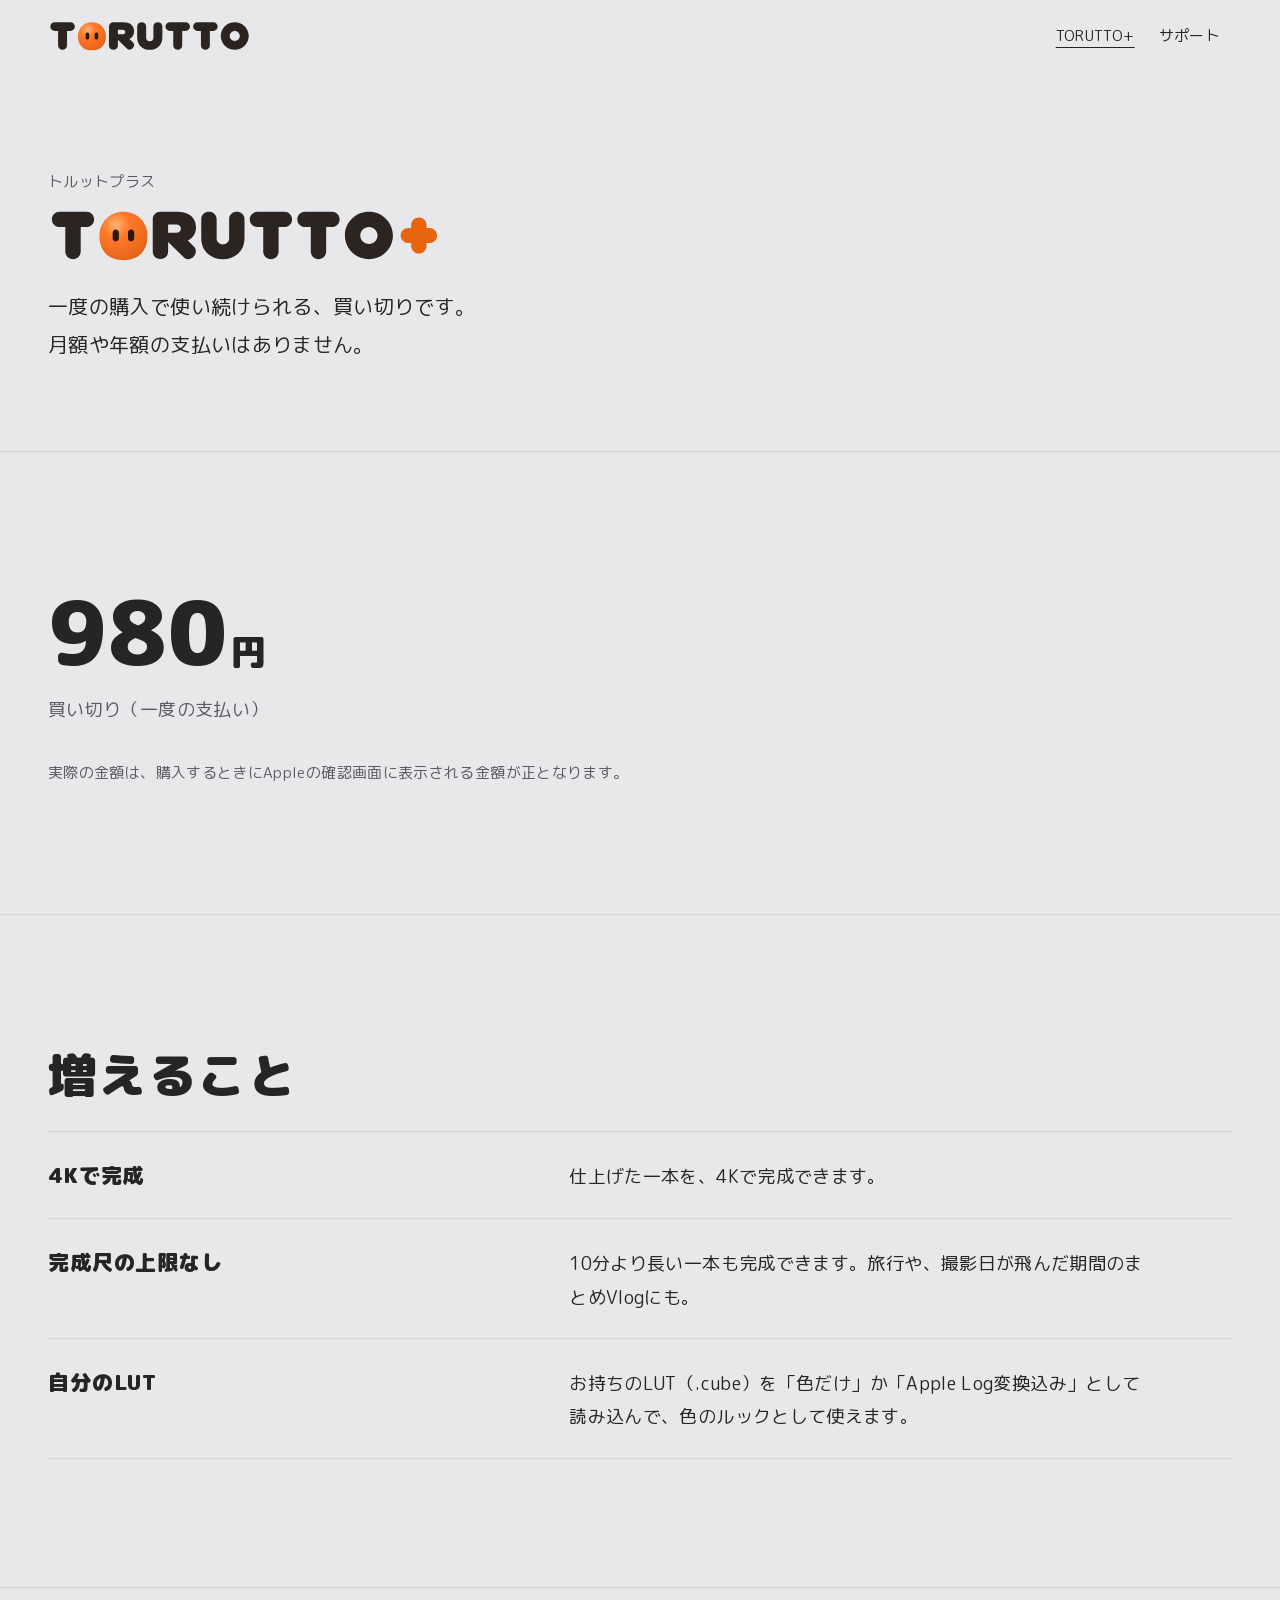
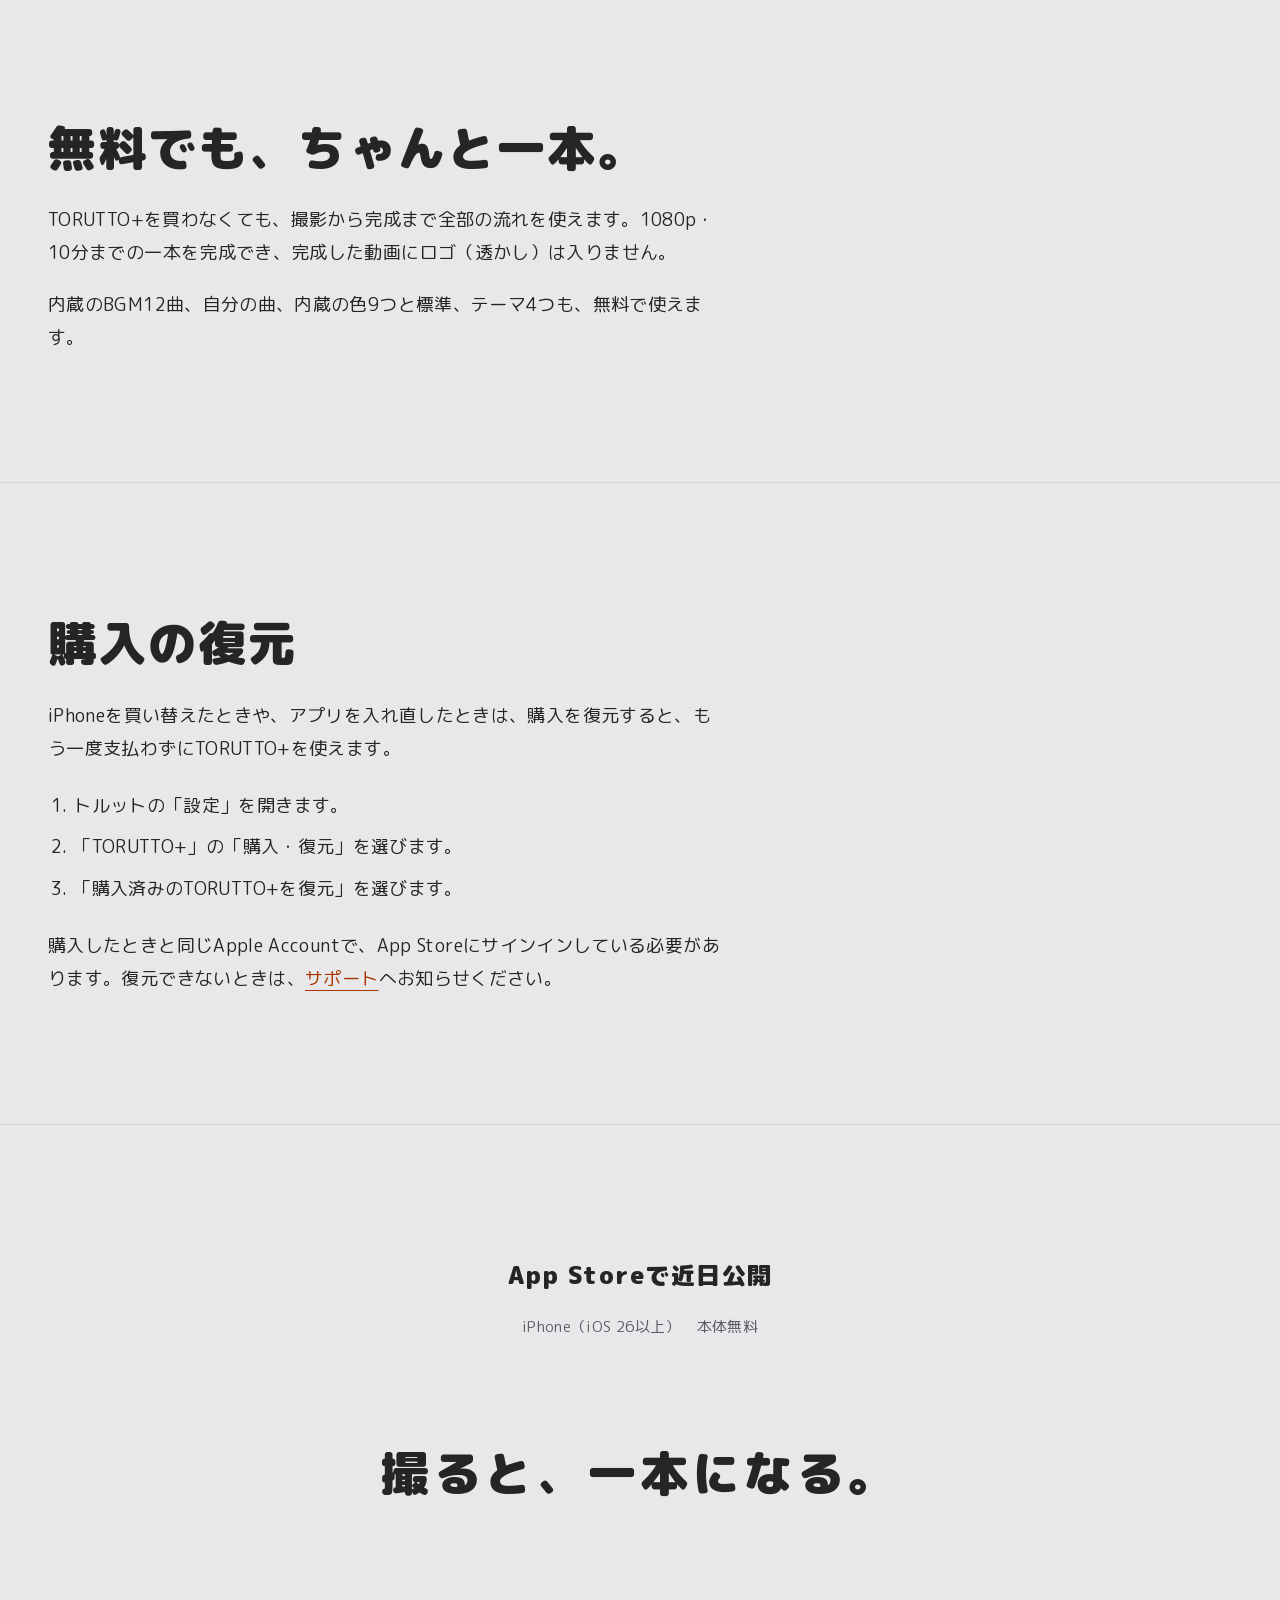
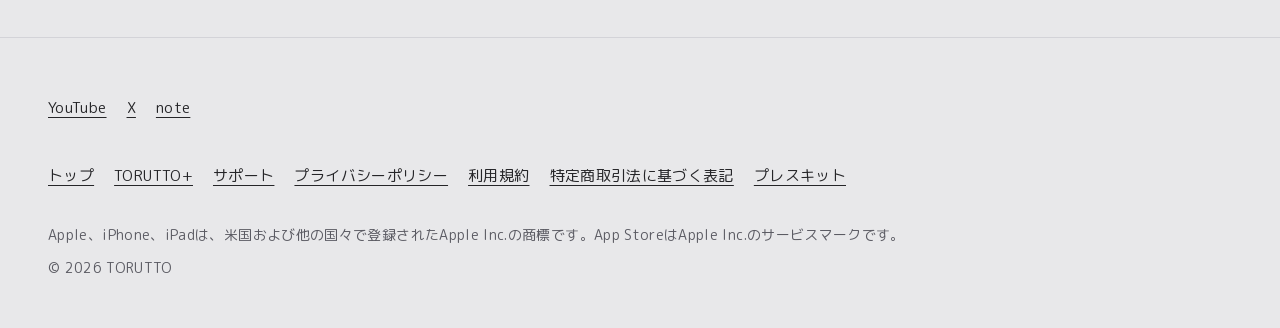
==== commit 22114255: "Publish site 2026-10-24" ====
--- a/plus/index.html
+++ b/plus/index.html
@@ -6,8 +6,9 @@
 <title>TORUTTO+（トルットプラス）｜TORUTTO</title>
 <meta name="description" content="TORUTTO+は買い切りです。4Kでの完成、10分より長い一本、自分のLUTなど、3つのことが増えます。月額や年額の支払いはありません。">
 <link rel="canonical" href="https://torutto.github.io/plus/">
-<meta name="color-scheme" content="light">
-<meta name="theme-color" content="#FCF9F2">
+<meta name="color-scheme" content="light dark">
+<meta name="theme-color" content="#E8E8EA" media="(prefers-color-scheme: light)">
+<meta name="theme-color" content="#161618" media="(prefers-color-scheme: dark)">
 <meta name="format-detection" content="telephone=no">
 <meta name="referrer" content="strict-origin-when-cross-origin">
 <meta property="og:type" content="website">
@@ -21,18 +22,18 @@
 <meta property="og:image:height" content="630">
 <meta property="og:image:alt" content="TORUTTO+（トルットプラス）｜TORUTTO">
 <meta name="twitter:card" content="summary_large_image">
-<link rel="icon" href="../favicon.svg" type="image/svg+xml">
-<link rel="icon" href="../favicon-32.png" sizes="32x32" type="image/png">
-<link rel="apple-touch-icon" href="../apple-touch-icon.png">
-<link rel="preload" href="../fonts/ZenKakuGothicNew-Regular.woff2" as="font" type="font/woff2" crossorigin>
-<link rel="preload" href="../fonts/ZenOldMincho-Bold.woff2" as="font" type="font/woff2" crossorigin>
-<link rel="stylesheet" href="../assets/site.css?v=932fe6df">
+<link rel="icon" href="../favicon.svg?v=73d8be1e" type="image/svg+xml">
+<link rel="icon" href="../favicon-32.png?v=73d8be1e" sizes="32x32" type="image/png">
+<link rel="apple-touch-icon" href="../apple-touch-icon.png?v=73d8be1e">
+<link rel="preload" href="../fonts/MPLUSRounded1c-Regular.woff2" as="font" type="font/woff2" crossorigin>
+<link rel="preload" href="../fonts/MPLUSRounded1c-Black.woff2" as="font" type="font/woff2" crossorigin>
+<link rel="stylesheet" href="../assets/site.css?v=1fee96a0">
 </head>
 <body>
 <a class="skip-link" href="#main">本文へ移動</a>
 <header class="site-header">
   <div class="wrap">
-    <a class="brand" href="../"><img class="brand-wordmark" src="../assets/wordmark.svg" width="1452" height="232" alt="TORUTTO"></a>
+    <a class="brand" href="../"><picture><source media="(prefers-color-scheme: dark)" srcset="../assets/wordmark-dark.svg?v=73d8be1e"><img class="brand-wordmark" src="../assets/wordmark.svg?v=73d8be1e" width="1452" height="232" alt="TORUTTO"></picture></a>
     <nav class="site-nav" aria-label="おもな案内">
       <ul>
         <li><a href="../plus/" aria-current="page">TORUTTO+</a></li>
@@ -45,7 +46,7 @@
 <section class="page-head" aria-labelledby="page-title">
   <div class="wrap">
     <p class="page-kana">トルットプラス</p>
-    <h1 id="page-title" class="wordmark-heading"><img src="../assets/wordmark-plus.svg" width="1636" height="232" alt="TORUTTO+"></h1>
+    <h1 id="page-title" class="wordmark-heading"><picture><source media="(prefers-color-scheme: dark)" srcset="../assets/wordmark-plus-dark.svg?v=73d8be1e"><img src="../assets/wordmark-plus.svg?v=73d8be1e" width="1636" height="232" alt="TORUTTO+"></picture></h1>
     <p class="lead">一度の購入で使い続けられる、<wbr>買い切りです。<wbr>月額や年額の支払いはありません。</p>
   </div>
 </section>
--- a/assets/site.css
+++ b/assets/site.css
@@ -1,53 +1,74 @@
-/* TORUTTO 公式サイト — E1「映画の明朝」（launch/brand/BRAND.md §5、見本は launch/moods/e1.html）
-   冒頭は紙の地に15秒のリール、その下に墨の明朝の見出し。全体が明るい紙の地と墨。
-   帯の色（空・若草・さくら・レモン・オレンジ）は帯の区画にだけ使い、帯は冒頭の見出しの下と「撮った順」の節だけに置く。
-   明るい表示だけ（ダーク用の色は持たない）。 */
+/* TORUTTO 公式サイト — アプリと共通のニュートラルグレーと丸ゴシック。
+   明暗の地・面・文字を分け、オレンジを選択・リンク、グリーンを成功に使う。
+   帯はグレーの濃淡で撮影順を表し、最後の1区画だけオレンジ。
+   文言・ページ構成・映像素材はそのまま、端末の明暗設定に合わせる。 */
 
 @font-face {
-  font-family: "TORUTTO Mincho";
-  src: url("../fonts/ZenOldMincho-Bold.woff2") format("woff2");
-  font-weight: 700;
+  font-family: "TORUTTO Rounded Display";
+  src: url("../fonts/MPLUSRounded1c-Black.woff2") format("woff2");
   font-style: normal;
   font-display: swap;
 }
 @font-face {
-  font-family: "TORUTTO Gothic";
-  src: url("../fonts/ZenKakuGothicNew-Regular.woff2") format("woff2");
-  font-weight: 400;
+  font-family: "TORUTTO Rounded";
+  src: url("../fonts/MPLUSRounded1c-Regular.woff2") format("woff2");
   font-style: normal;
   font-display: swap;
 }
-@font-face {
-  font-family: "TORUTTO Gothic";
-  src: url("../fonts/ZenKakuGothicNew-Bold.woff2") format("woff2");
-  font-weight: 700;
-  font-style: normal;
-  font-display: swap;
-}
 
 :root {
-  color-scheme: light;
-  --paper: #FCF9F2;
-  --ink: #2E241F;
-  --ink2: #6B6053;
-  --rule: #E4DCCF;
-  --amber: #FF7A28; /* 名前は旧いまま。値はアプリのアクセント（HIKARIのオレンジ） */
-  /* 帯の区画だけの色 */
-  --sky: #9CCBE3;
-  --leaf: #B3D38A;
-  --sakura: #F0B7C4;
-  --lemon: #F6D26B;
-  /* 動き: 弾まない減速（リールと同じ言葉） */
+  color-scheme: light dark;
+  --paper: #E8E8EA;
+  --surface: #FAFAFC;
+  --ink: #252528;
+  --ink2: #5B5B63;
+  --rule: #D3D3D8;
+  --amber: #FF7A28;
+  --amber-text: #A93600;
+  --success: #006B46;
+  --action-surface: #303034;
+  --action-foreground: #FAFAFC;
+  --card-border: #DCDCE0;
+  --card-shadow: 0 4px 12px rgba(0,0,0,.05);
+  --strip-1: #8E8E95;
+  --strip-2: #96969D;
+  --strip-3: #9E9EA5;
+  --strip-4: #929299;
+  --strip-ink: #121214;
+  --ink-on-amber: #121214;
   --ease-out: cubic-bezier(0.16, 1, 0.3, 1);
   --snap: cubic-bezier(0.2, 0.9, 0.1, 1);
-  --media-edge: rgba(46, 36, 31, 0.08);
-  --r: 4px;
-  --font-body: "TORUTTO Gothic", "Hiragino Sans", "Hiragino Kaku Gothic ProN", "Noto Sans JP", sans-serif;
-  --font-display: "TORUTTO Mincho", "Hiragino Mincho ProN", "Yu Mincho", serif;
+  --media-edge: rgba(37, 37, 40, 0.08);
+  --r: 14px;
+  --r-card: 20px;
+  --r-large: 28px;
+  --font-body: "TORUTTO Rounded", "Hiragino Maru Gothic ProN", sans-serif;
+  --font-display: "TORUTTO Rounded Display", "Hiragino Maru Gothic ProN", sans-serif;
   --gutter: 16px;
   --wrap: 1200px;
   --narrow: 42rem;
   --section: clamp(56px, 10vw, 140px);
+  font-synthesis: none;
+}
+@media (prefers-color-scheme: dark) {
+  :root {
+    --paper: #161618;
+    --surface: #242427;
+    --ink: #F4F4F5;
+    --ink2: #B6B6BC;
+    --rule: #424248;
+    --amber-text: #FF7A28;
+    --success: #66D9A3;
+    --action-surface: #44444A;
+    --action-foreground: #F4F4F5;
+    --card-border: #3C3C42;
+    --media-edge: rgba(244, 244, 245, 0.08);
+    --strip-1: #6C6C72;
+    --strip-2: #64646A;
+    --strip-3: #68686E;
+    --strip-4: #66666C;
+    --strip-ink: #F4F4F5;
+  }
 }
 @media (min-width: 720px) {
   :root { --gutter: 48px; }
@@ -80,8 +101,8 @@
 img, video { display: block; max-width: 100%; height: auto; }
 
 h1, h2, h3, h4, .mincho {
+  font-weight: normal;
   font-family: var(--font-display);
-  font-weight: 700;
   letter-spacing: 0.04em;
 }
 h1, h2, h3, h4 {
@@ -95,15 +116,17 @@
 h2 { font-size: clamp(1.75rem, 1.1rem + 2.4vw, 3rem); line-height: 1.32; }
 h3 { font-size: 1.1875rem; }
 
+b, strong, th { font-weight: inherit; }
+
 p { margin: 0 0 1em; }
 p:last-child { margin-bottom: 0; }
 
 a {
-  color: inherit;
+  color: var(--amber-text);
   text-decoration-line: underline;
   text-decoration-thickness: 1px;
   text-underline-offset: 0.28em;
-  text-decoration-color: var(--ink2);
+  text-decoration-color: currentColor;
 }
 a:hover { text-decoration-thickness: 2px; text-decoration-color: currentColor; }
 
@@ -129,8 +152,8 @@
   z-index: 10;
   padding: 8px 14px;
   border-radius: var(--r);
-  background: var(--ink);
-  color: var(--paper);
+  background: var(--action-surface);
+  color: var(--action-foreground);
   text-decoration: none;
 }
 .skip-link:focus { top: 12px; }
@@ -186,7 +209,7 @@
   min-height: 44px;
   padding-inline: 8px;
   font-size: 0.875rem;
-  font-weight: 700;
+  color: var(--ink);
   text-decoration: none;
 }
 .site-nav a:hover,
@@ -261,9 +284,8 @@
   min-height: 52px;
   padding: 12px 28px;
   border-radius: var(--r);
-  background: var(--ink);
-  color: var(--paper);
-  font-weight: 700;
+  background: var(--action-surface);
+  color: var(--action-foreground);
   line-height: 1.5;
   text-decoration: none;
 }
@@ -307,18 +329,17 @@
   border-radius: var(--r);
   font: inherit;
   font-size: 0.875rem;
-  font-weight: 700;
   line-height: 1.4;
   cursor: pointer;
 }
 
-/* 帯: 撮った順に並んだ区画。空→若草→さくら→レモン→オレンジ（最後の1区画だけオレンジ） */
+/* 帯: グレーの濃淡で撮影順を表し、最後の1区画だけオレンジ。 */
 .obi { display: flex; gap: 5px; }
 .obi i { display: block; border-radius: 3px; }
-.sky { background: var(--sky); }
-.leaf { background: var(--leaf); }
-.sakura { background: var(--sakura); }
-.lemon { background: var(--lemon); }
+.strip-1 { background: var(--strip-1); }
+.strip-2 { background: var(--strip-2); }
+.strip-3 { background: var(--strip-3); }
+.strip-4 { background: var(--strip-4); }
 .amber { background: var(--amber); }
 
 .availability {
@@ -330,12 +351,12 @@
   color: var(--ink2);
   font-size: 0.9375rem;
 }
-.availability .status { color: var(--ink); font-weight: 700; }
+.availability .status { color: var(--success); }
 .store-cta { display: grid; gap: 16px; justify-items: start; }
 .store-promise { margin: -8px 0 0; color: var(--ink); font-size: 0.9375rem; }
 
 /* ── トップ: 冒頭（15秒のリールが主役） ──
-   ヘッダーの下に16:9のリール、その下に明朝の見出し。リールは紙の地で作られているので、上に文字を重ねない。
+   ヘッダーの下に16:9のリール、その下に丸ゴシックの見出し。リールは紙の地で作られているので、上に文字を重ねない。
    リールの幅は画面の高さにも合わせ、横長の画面でも最初の画面にリール全体と操作が収まるようにする。 */
 
 .opening { padding-block: 4px clamp(64px, 9vw, 120px); }
@@ -385,7 +406,6 @@
 .concern-answer {
   max-width: 36em;
   margin-top: clamp(24px, 4vw, 40px);
-  font-weight: 700;
 }
 
 /* ── トップ: 撮る・ととのう・完成（ここだけ色の帯と大きな数字） ── */
@@ -403,18 +423,17 @@
   min-width: 0;
   padding: clamp(8px, 1.2vw, 18px) clamp(5px, 1.4vw, 22px);
   border-radius: var(--r);
-  color: var(--ink);
-}
+  color: var(--strip-ink);
+}
+.blocks .amber { color: var(--ink-on-amber); }
 .blocks b {
   font-family: var(--font-display);
-  font-weight: 700;
   font-size: clamp(2.25rem, 7.6vw, 8rem);
   line-height: 0.86;
   letter-spacing: -0.02em;
 }
 .blocks small {
   margin-left: 0.2em;
-  font-weight: 700;
   font-size: clamp(0.75rem, 1.5vw, 1.375rem);
   line-height: 1;
 }
@@ -451,7 +470,7 @@
   padding: 0;
   list-style: none;
 }
-.media.screen { border-radius: clamp(8px, 1.6vw, 18px); }
+.media.screen { border-radius: var(--r); }
 .screens .media.screen { aspect-ratio: 9 / 19.5; }
 .screens .slot-file { display: none; }
 @media (min-width: 720px) { .screens { grid-template-columns: repeat(4, 1fr); } }
@@ -486,26 +505,25 @@
   align-items: center;
   gap: 6px;
   padding: 32px clamp(10px, 3vw, 32px) 20px;
-  border: 1.5px dashed rgba(107, 96, 83, 0.5);
+  border: 1.5px dashed var(--rule);
+  background: var(--surface);
   border-radius: var(--r);
   color: var(--ink2);
   text-align: center;
 }
 .slot-video { aspect-ratio: 16 / 9; }
-.slot-screen { aspect-ratio: 9 / 19.5; border-radius: clamp(8px, 1.6vw, 18px); }
+.slot-screen { aspect-ratio: 9 / 19.5; border-radius: var(--r); }
 .slot-tag {
   position: absolute;
   left: 8px;
   top: 6px;
   font-family: var(--font-display);
-  font-weight: 700;
   font-size: 0.8125rem;
   letter-spacing: 0.1em;
 }
 .slot p { margin: 0; max-width: 26em; }
 .slot-title { color: var(--ink); font-size: 0.9375rem; line-height: 1.6; word-break: keep-all; overflow-wrap: anywhere; text-wrap: balance; }
 @media (min-width: 960px) { .finished .slot-title { font-size: 1.125rem; } .finished .slot-ask { font-size: 0.9375rem; } }
-.slot-title b { font-weight: 700; }
 .slot-ask { font-size: 0.8125rem; line-height: 1.6; }
 .slot-file { font-family: ui-monospace, "SF Mono", Menlo, monospace; font-size: 0.6875rem; letter-spacing: 0; opacity: 0.8; }
 @media (max-width: 719px) {
@@ -571,7 +589,6 @@
 }
 .flow-row dt {
   font-family: var(--font-display);
-  font-weight: 700;
   font-size: clamp(1.375rem, 1.1rem + 1vw, 1.75rem);
   letter-spacing: 0.06em;
   line-height: 1.5;
@@ -595,7 +612,6 @@
 }
 .can-list dt {
   font-family: var(--font-display);
-  font-weight: 700;
   font-size: 1.0625rem;
   letter-spacing: 0.04em;
   line-height: 1.5;
@@ -617,17 +633,22 @@
 
 .plans-grid {
   display: grid;
+  gap: 20px;
   margin-top: 32px;
-  border-top: 1px solid var(--rule);
-}
-.plan { padding: clamp(20px, 3vw, 32px) 0; border-bottom: 1px solid var(--rule); }
+}
+.plan {
+  padding: clamp(20px, 3vw, 32px);
+  background: var(--surface);
+  border: 1px solid var(--card-border);
+  border-radius: var(--r-card);
+  box-shadow: var(--card-shadow);
+}
 .plan h3 { font-size: 1.5rem; margin-bottom: 16px; }
 .plan-kind {
   margin-left: 12px;
   color: var(--ink2);
   font-family: var(--font-body);
   font-size: 0.9375rem;
-  font-weight: 400;
   letter-spacing: 0.04em;
 }
 .plan ul { margin: 0; padding-left: 1.2em; }
@@ -635,7 +656,6 @@
 .plan-link { margin-top: 20px; }
 @media (min-width: 720px) {
   .plans-grid { grid-template-columns: 1fr 1fr; }
-  .plan + .plan { padding-left: 40px; border-left: 1px solid var(--rule); }
 }
 
 /* ── トップ: よくある質問の抜粋 ── */
@@ -644,7 +664,6 @@
 .qa-list dt {
   padding-top: 24px;
   border-top: 1px solid var(--rule);
-  font-weight: 700;
 }
 .qa-list dd { margin: 8px 0 24px; }
 /* 答えは3行まで見せて、続きはサポートのページへ */
@@ -666,7 +685,6 @@
 .store-soon {
   margin: 0;
   font-family: var(--font-display);
-  font-weight: 700;
   font-size: clamp(1.25rem, 1rem + 1vw, 1.5rem);
   letter-spacing: 0.06em;
 }
@@ -719,7 +737,6 @@
 }
 .term-rows dt {
   font-family: var(--font-display);
-  font-weight: 700;
   font-size: 1.3125rem;
   letter-spacing: 0.04em;
 }
@@ -738,7 +755,6 @@
 .contact-mail {
   margin: 24px 0;
   font-size: clamp(1.125rem, 1rem + 0.8vw, 1.375rem);
-  font-weight: 700;
 }
 
 .facts { margin: 24px 0; border-top: 1px solid var(--rule); }
@@ -761,7 +777,6 @@
   color: var(--ink2);
   font-family: var(--font-body);
   font-size: 0.9375rem;
-  font-weight: 400;
   letter-spacing: 0.06em;
 }
 
@@ -778,15 +793,18 @@
   align-items: center;
   justify-content: center;
   aspect-ratio: 16 / 9;
-  border-radius: var(--r);
-  box-shadow: inset 0 0 0 1px var(--rule);
+  border-radius: var(--r-card);
+  border: 1px solid var(--card-border);
+  background: var(--surface);
+  box-shadow: var(--card-shadow);
   overflow: hidden;
 }
 .download-grid .thumb img { height: 56%; width: auto; }
 .download-grid .thumb.logo img { width: 80%; height: auto; }
-.download-grid .thumb.dark { background: var(--ink); box-shadow: none; }
-.download-grid .thumb.light { background: var(--paper); }
-.download-grid .label { margin: 12px 0 2px; font-weight: 700; }
+/* 配布ロゴの見本は明暗設定に追従させず、各版に合う地を保つ。 */
+.download-grid .thumb.dark { background: #252528; }
+.download-grid .thumb.light { background: #E8E8EA; }
+.download-grid .label { margin: 12px 0 2px; }
 .download-grid .links { margin: 0; font-size: 0.9375rem; }
 .download-grid .links a { display: inline-flex; min-height: 44px; align-items: center; margin-right: 16px; }
 
@@ -818,13 +836,12 @@
   text-align: left;
   vertical-align: top;
 }
-.prose th { font-weight: 700; }
 .prose td:first-child, .prose th:first-child { min-width: 6.5em; }
 .table-scroll { overflow-x: auto; max-width: var(--narrow); }
 .faq h2:first-child { margin-top: 0; }
-.faq h3 { font-family: var(--font-body); font-weight: 700; letter-spacing: 0.02em; }
-
-.notfound { min-height: 50vh; }
+.faq h3 { font-family: var(--font-body); letter-spacing: 0.02em; }
+
+.notfound { min-height: 50vh; border-radius: var(--r-large); background: var(--surface); border: 1px solid var(--card-border); box-shadow: var(--card-shadow); }
 .notfound .lead + p { margin-top: 32px; }
 
 /* ── トップ: 内蔵の色（試験用の色の帯を各色の表に通した見本。映像ではない） ── */
@@ -840,7 +857,7 @@
   padding: 0;
   list-style: none;
 }
-.look-chip { overflow: hidden; border-radius: 3px; }
+.look-chip { overflow: hidden; border-radius: var(--r); }
 .look-chip img { width: 100%; height: auto; }
 .look-name { display: grid; gap: 0; margin: 6px 0 0; }
 .look-name .mincho { font-size: 0.9375rem; letter-spacing: 0.06em; line-height: 1.5; }
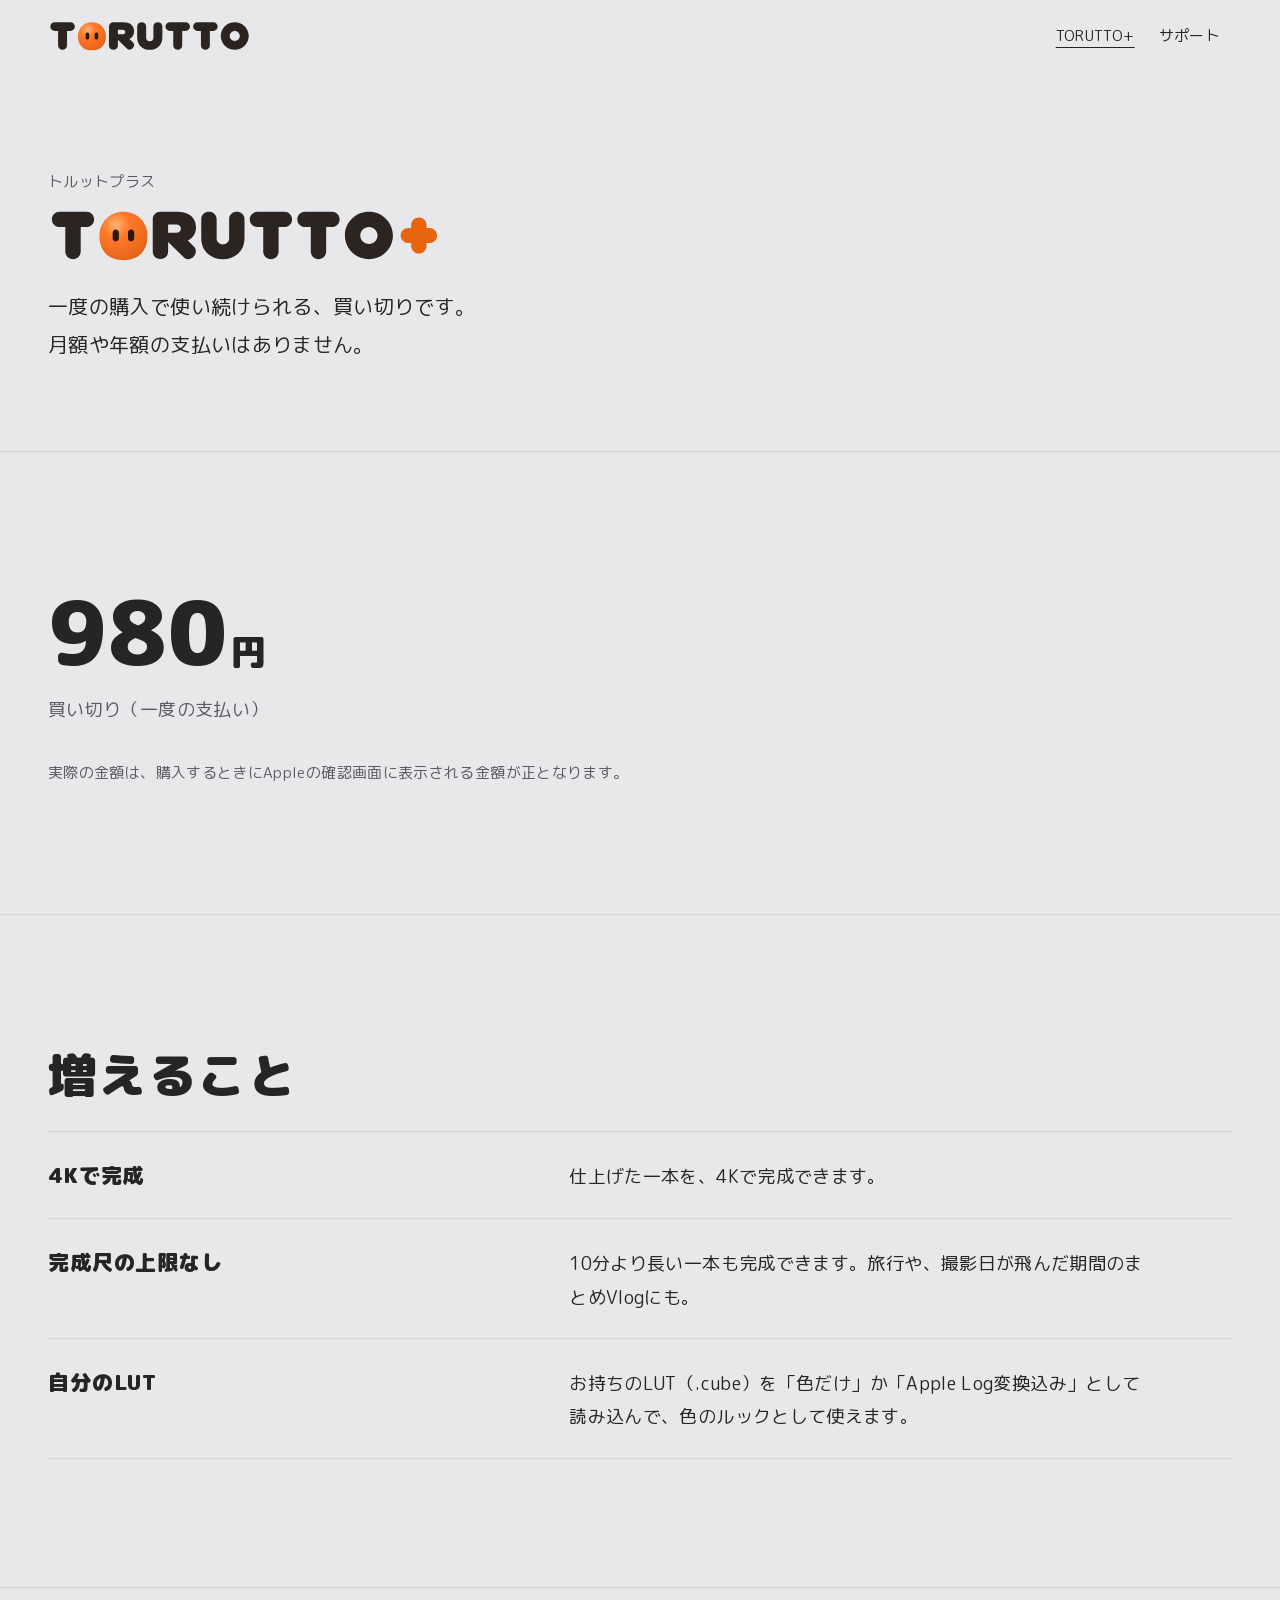
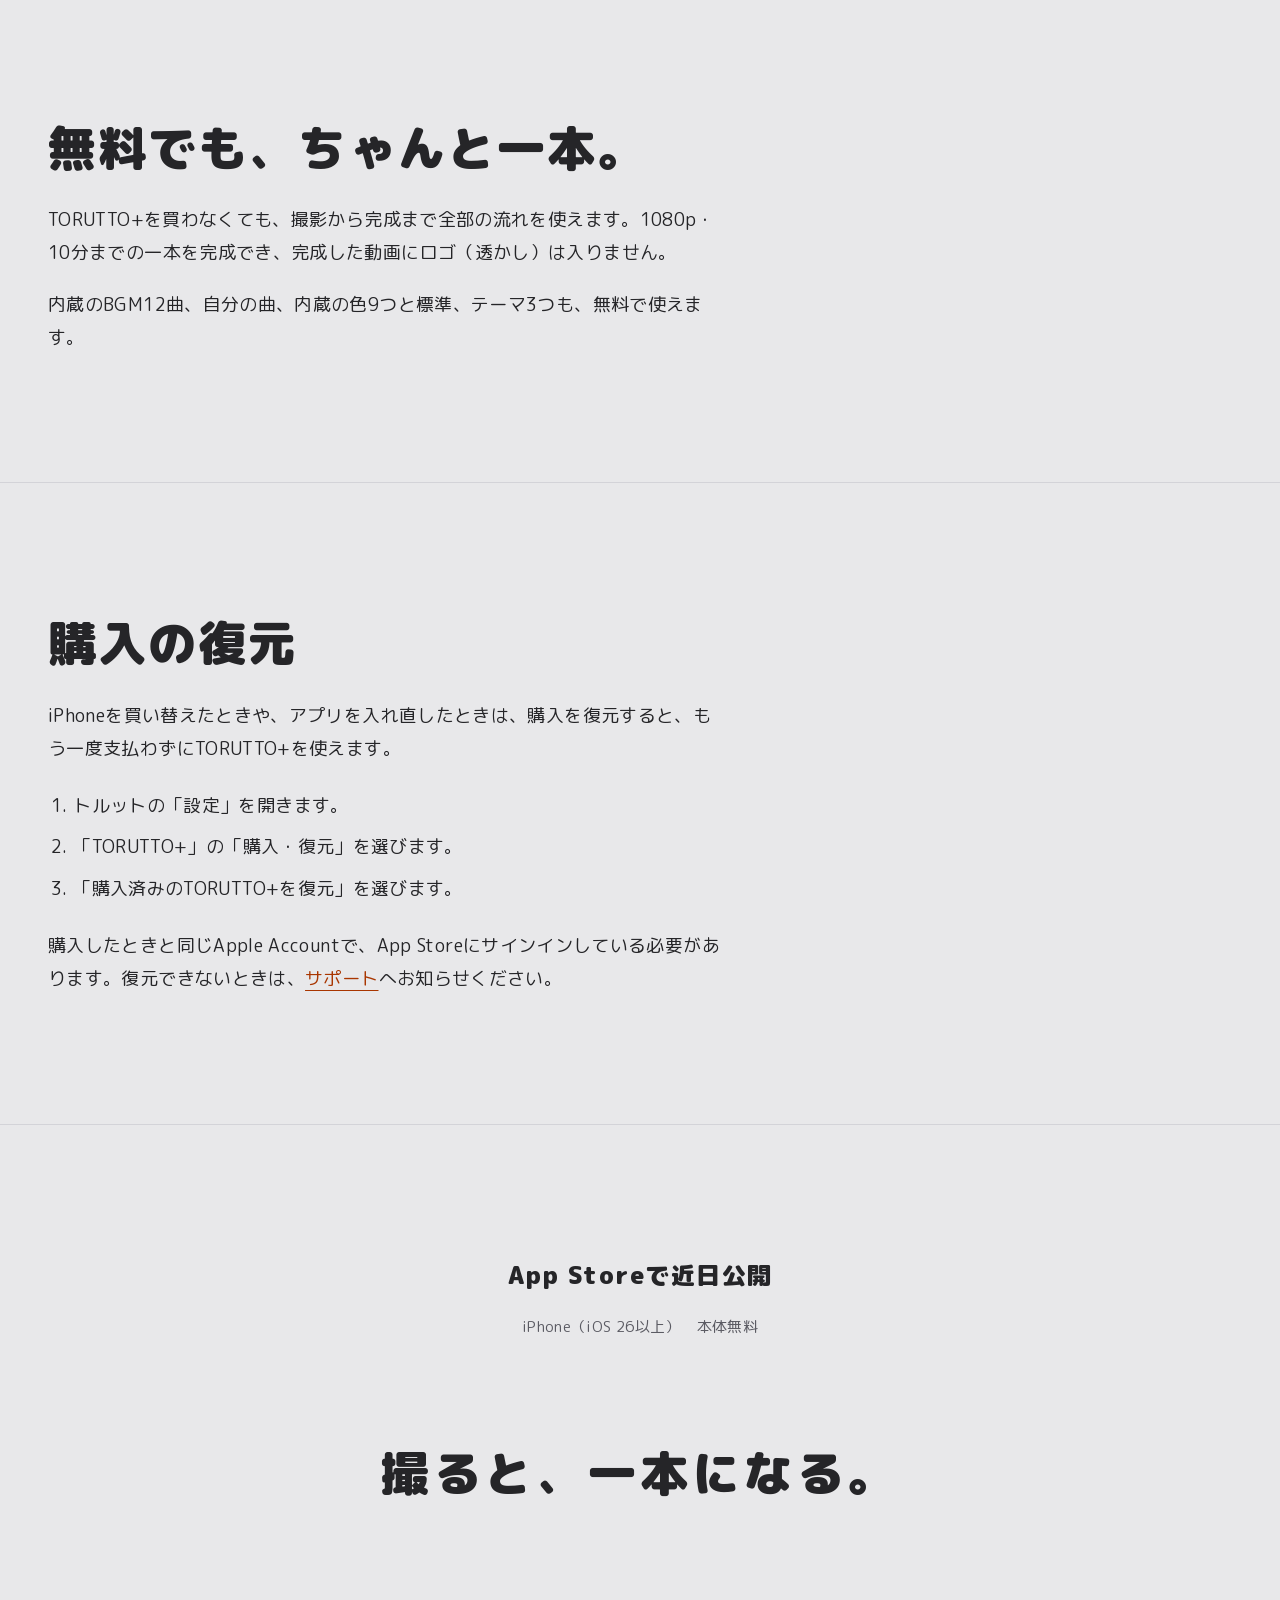
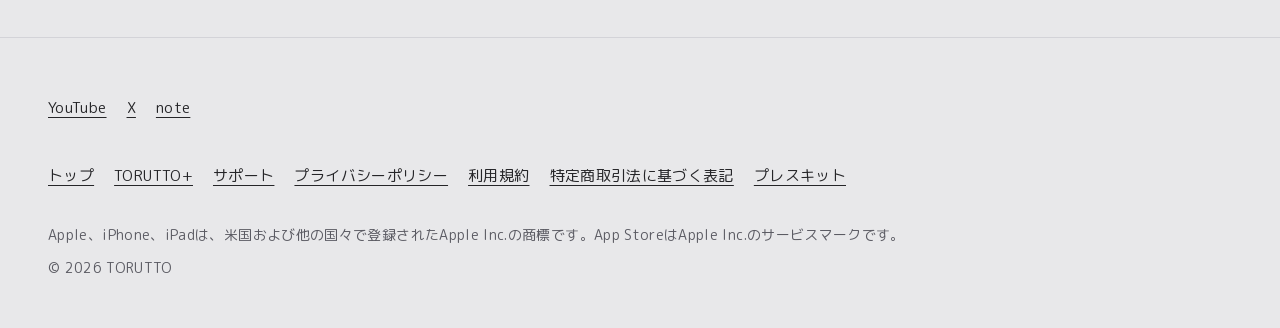
==== commit e6b50b09: "Publish site 2026-10-30" ====
--- a/plus/index.html
+++ b/plus/index.html
@@ -6,9 +6,8 @@
 <title>TORUTTO+（トルットプラス）｜TORUTTO</title>
 <meta name="description" content="TORUTTO+は買い切りです。4Kでの完成、10分より長い一本、自分のLUTなど、3つのことが増えます。月額や年額の支払いはありません。">
 <link rel="canonical" href="https://torutto.github.io/plus/">
-<meta name="color-scheme" content="light dark">
-<meta name="theme-color" content="#E8E8EA" media="(prefers-color-scheme: light)">
-<meta name="theme-color" content="#161618" media="(prefers-color-scheme: dark)">
+<meta name="color-scheme" content="light">
+<meta name="theme-color" content="#E8E8EA">
 <meta name="format-detection" content="telephone=no">
 <meta name="referrer" content="strict-origin-when-cross-origin">
 <meta property="og:type" content="website">
@@ -22,18 +21,18 @@
 <meta property="og:image:height" content="630">
 <meta property="og:image:alt" content="TORUTTO+（トルットプラス）｜TORUTTO">
 <meta name="twitter:card" content="summary_large_image">
-<link rel="icon" href="../favicon.svg?v=73d8be1e" type="image/svg+xml">
-<link rel="icon" href="../favicon-32.png?v=73d8be1e" sizes="32x32" type="image/png">
-<link rel="apple-touch-icon" href="../apple-touch-icon.png?v=73d8be1e">
+<link rel="icon" href="../favicon.svg?v=c53edf8c" type="image/svg+xml">
+<link rel="icon" href="../favicon-32.png?v=c53edf8c" sizes="32x32" type="image/png">
+<link rel="apple-touch-icon" href="../apple-touch-icon.png?v=c53edf8c">
 <link rel="preload" href="../fonts/MPLUSRounded1c-Regular.woff2" as="font" type="font/woff2" crossorigin>
 <link rel="preload" href="../fonts/MPLUSRounded1c-Black.woff2" as="font" type="font/woff2" crossorigin>
-<link rel="stylesheet" href="../assets/site.css?v=1fee96a0">
+<link rel="stylesheet" href="../assets/site.css?v=ecdbc4ae">
 </head>
 <body>
 <a class="skip-link" href="#main">本文へ移動</a>
 <header class="site-header">
   <div class="wrap">
-    <a class="brand" href="../"><picture><source media="(prefers-color-scheme: dark)" srcset="../assets/wordmark-dark.svg?v=73d8be1e"><img class="brand-wordmark" src="../assets/wordmark.svg?v=73d8be1e" width="1452" height="232" alt="TORUTTO"></picture></a>
+    <a class="brand" href="../"><img class="brand-wordmark" src="../assets/wordmark.svg?v=c53edf8c" width="1452" height="232" alt="TORUTTO"></a>
     <nav class="site-nav" aria-label="おもな案内">
       <ul>
         <li><a href="../plus/" aria-current="page">TORUTTO+</a></li>
@@ -46,7 +45,7 @@
 <section class="page-head" aria-labelledby="page-title">
   <div class="wrap">
     <p class="page-kana">トルットプラス</p>
-    <h1 id="page-title" class="wordmark-heading"><picture><source media="(prefers-color-scheme: dark)" srcset="../assets/wordmark-plus-dark.svg?v=73d8be1e"><img src="../assets/wordmark-plus.svg?v=73d8be1e" width="1636" height="232" alt="TORUTTO+"></picture></h1>
+    <h1 id="page-title" class="wordmark-heading"><img src="../assets/wordmark-plus.svg?v=c53edf8c" width="1636" height="232" alt="TORUTTO+"></h1>
     <p class="lead">一度の購入で使い続けられる、<wbr>買い切りです。<wbr>月額や年額の支払いはありません。</p>
   </div>
 </section>
@@ -78,7 +77,7 @@
   <div class="wrap narrow">
     <h2 id="free-title">無料でも、<wbr>ちゃんと一本。</h2>
     <p>TORUTTO+を買わなくても、撮影から完成まで全部の流れを使えます。1080p・10分までの一本を完成でき、完成した動画にロゴ（透かし）は入りません。</p>
-    <p>内蔵のBGM12曲、自分の曲、内蔵の色9つと標準、テーマ4つも、無料で使えます。</p>
+    <p>内蔵のBGM12曲、自分の曲、内蔵の色9つと標準、テーマ3つも、無料で使えます。</p>
   </div>
 </section>
 
--- a/assets/site.css
+++ b/assets/site.css
@@ -1,7 +1,7 @@
 /* TORUTTO 公式サイト — アプリと共通のニュートラルグレーと丸ゴシック。
    明暗の地・面・文字を分け、オレンジを選択・リンク、グリーンを成功に使う。
    帯はグレーの濃淡で撮影順を表し、最後の1区画だけオレンジ。
-   文言・ページ構成・映像素材はそのまま、端末の明暗設定に合わせる。 */
+   表示はいつもライトグレー（2026-10-24 じゅん。端末の明暗に合わせない）。 */
 
 @font-face {
   font-family: "TORUTTO Rounded Display";
@@ -17,7 +17,7 @@
 }
 
 :root {
-  color-scheme: light dark;
+  color-scheme: light;
   --paper: #E8E8EA;
   --surface: #FAFAFC;
   --ink: #252528;
@@ -50,26 +50,6 @@
   --section: clamp(56px, 10vw, 140px);
   font-synthesis: none;
 }
-@media (prefers-color-scheme: dark) {
-  :root {
-    --paper: #161618;
-    --surface: #242427;
-    --ink: #F4F4F5;
-    --ink2: #B6B6BC;
-    --rule: #424248;
-    --amber-text: #FF7A28;
-    --success: #66D9A3;
-    --action-surface: #44444A;
-    --action-foreground: #F4F4F5;
-    --card-border: #3C3C42;
-    --media-edge: rgba(244, 244, 245, 0.08);
-    --strip-1: #6C6C72;
-    --strip-2: #64646A;
-    --strip-3: #68686E;
-    --strip-4: #66666C;
-    --strip-ink: #F4F4F5;
-  }
-}
 @media (min-width: 720px) {
   :root { --gutter: 48px; }
 }
@@ -955,7 +935,7 @@
   }
 }
 
-/* ── トルン（HIKARI、launch/torun/hikari.js。BRAND.md §7）: 脇役の所だけ、1画面に1体。枠は正方形 ── */
+/* ── トルン（HIKARI、launch/torun/hikari.js。BRAND.md §7、docs/design/TORUN_MASCOT.md）。枠は正方形 ── */
 .torun-spot {
   display: inline-block;
   width: var(--torun, 96px);
@@ -974,6 +954,40 @@
 .page-head-row { display: flex; align-items: flex-start; justify-content: space-between; gap: 16px; }
 .page-head-row .torun-spot { flex: none; margin-top: -4px; }
 
+/* 漂うトルン: トップの各段の余白に、大きさ・傾き・形を変えて置く。文字には重ねない。
+   狭い画面は段の上の余白（--section）の中、広い画面は本文の外の左右の余白の中。 */
+.section:has(> .torun-float) { position: relative; overflow-x: clip; }
+.torun-float {
+  --ts: calc(var(--torun) * 0.75);
+  position: absolute;
+  top: calc((var(--section) - var(--ts)) / 2);
+  width: var(--ts);
+  height: var(--ts);
+  animation: torun-drift 6.5s ease-in-out var(--drift, 0s) infinite alternate;
+}
+.torun-float-right { right: var(--gutter); }
+.torun-float-left { left: var(--gutter); }
+.torun-float canvas { transform: rotate(var(--tilt, 0deg)); }
+.torun-float.torun-flat canvas { transform: rotate(var(--tilt, 0deg)) scale(1.3, 0.72); transform-origin: 50% 100%; }
+.torun-float.torun-tall canvas { transform: rotate(var(--tilt, 0deg)) scale(0.8, 1.28); transform-origin: 50% 100%; }
+.torun-float.torun-roll canvas { animation: torun-roll 14s linear infinite; }
+.torun-float.wide-only { display: none; }
+@keyframes torun-drift {
+  from { translate: 0 -5px; }
+  to { translate: 3px 6px; }
+}
+@keyframes torun-roll {
+  from { transform: rotate(var(--tilt, 0deg)); }
+  to { transform: rotate(calc(var(--tilt, 0deg) + 360deg)); }
+}
+@media (min-width: 1320px) {
+  .torun-float { --ts: var(--torun); top: var(--y, 30%); }
+  .torun-float.wide-only { display: block; }
+  /* 本文（--wrap）の外の余白のまん中 */
+  .torun-float-right { right: calc((100% - var(--wrap)) / 4 - var(--ts) / 2); }
+  .torun-float-left { left: calc((100% - var(--wrap)) / 4 - var(--ts) / 2); }
+}
+
 /* ── つくった人から（じゅんの言葉。整えるのは言い回しだけ） ── */
 .maker-body { max-width: 34em; margin-top: clamp(24px, 3vw, 40px); }
 .maker-body p { line-height: 2; }
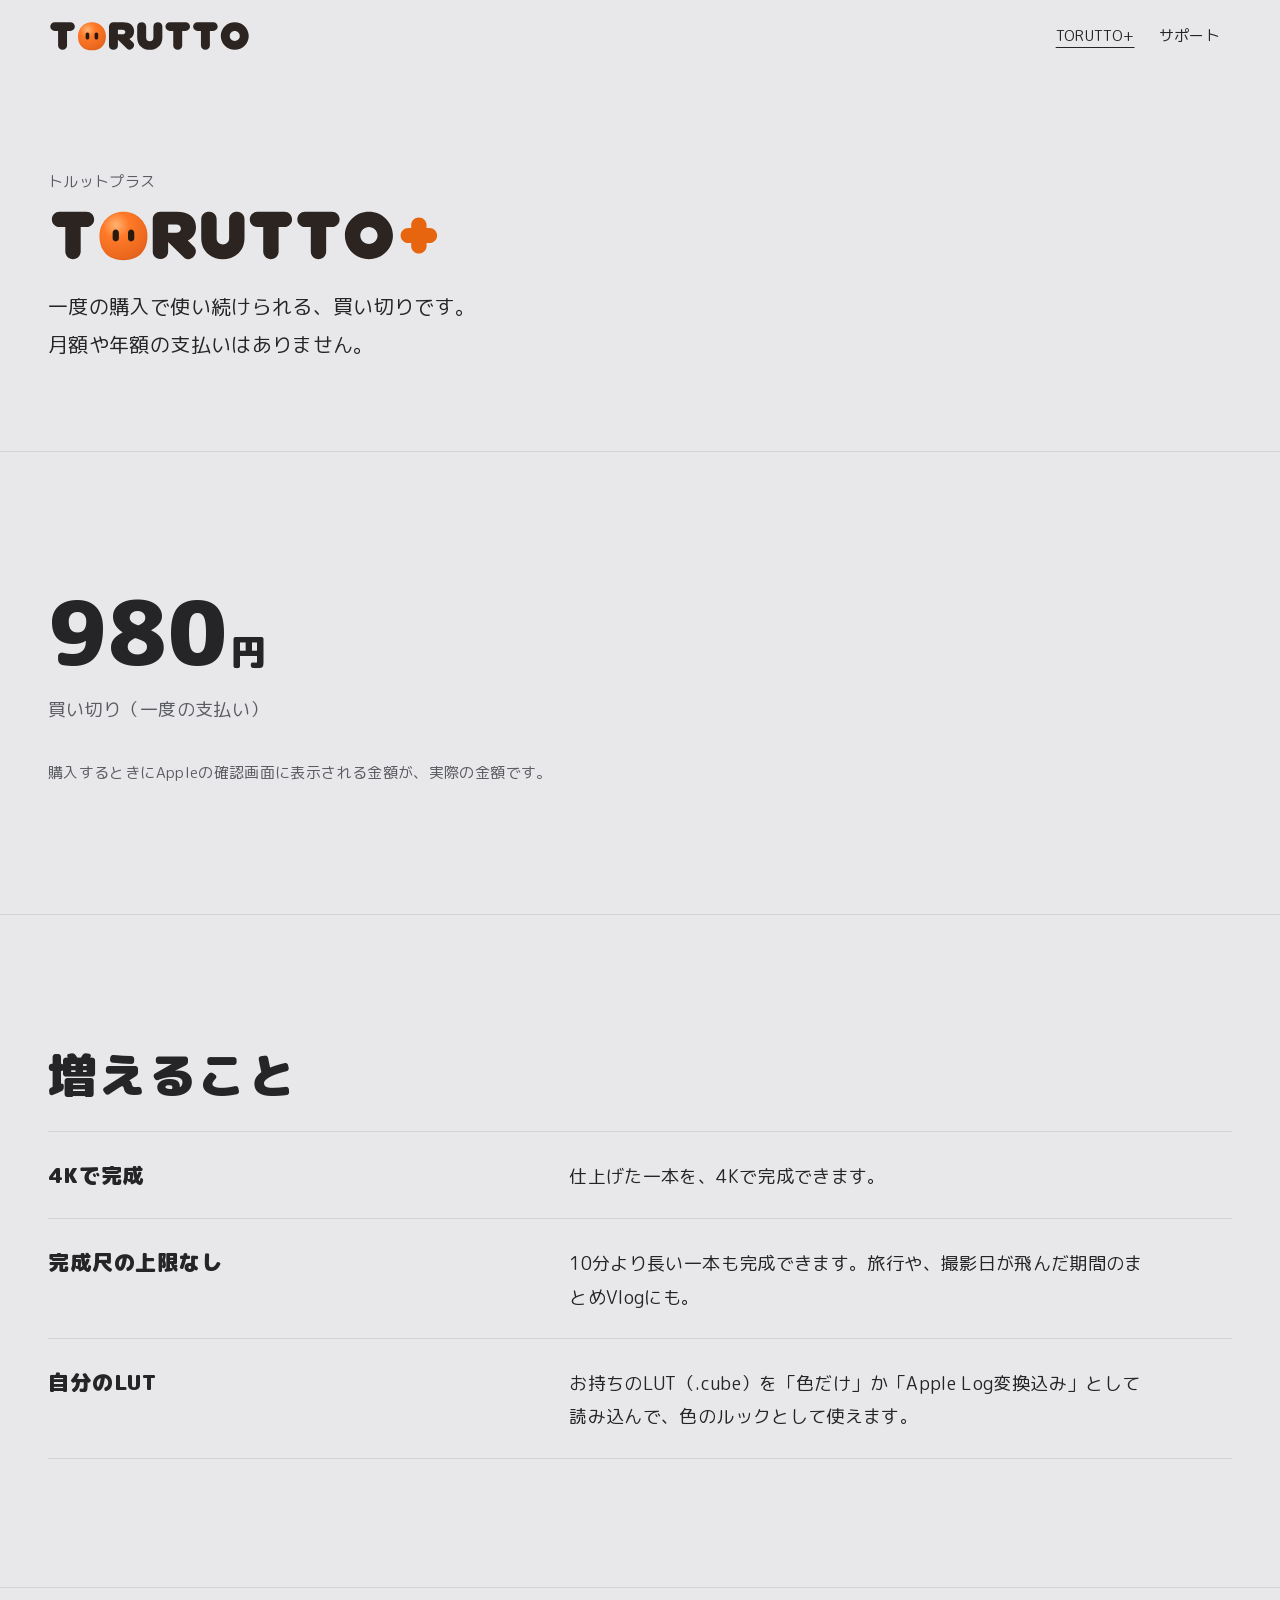
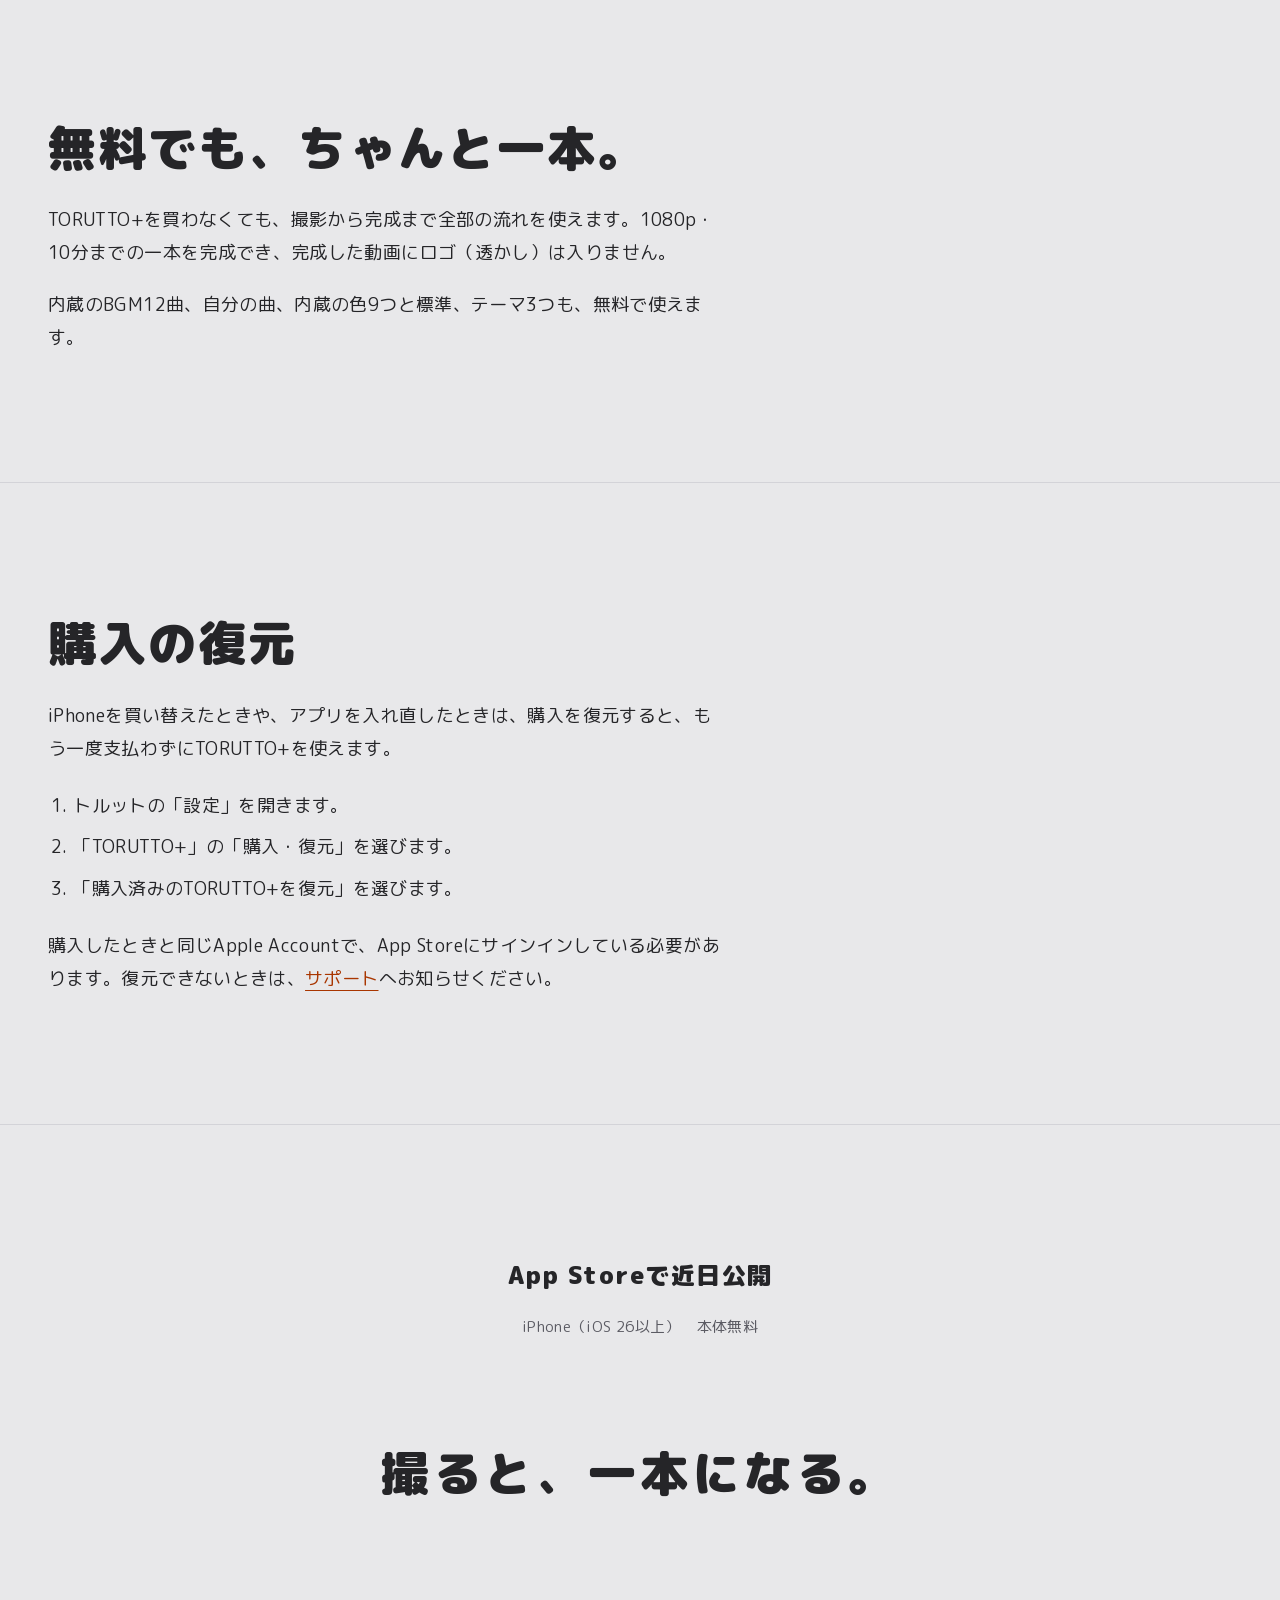
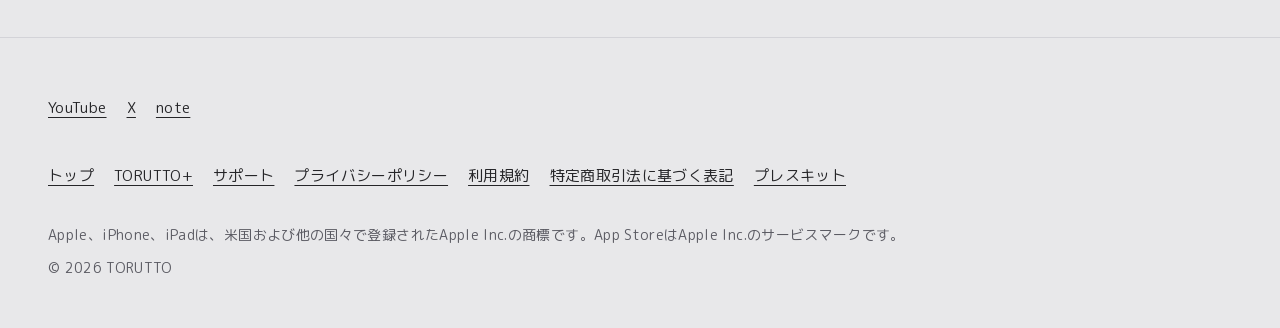
==== commit 7fe7ddbb: "Publish site 2026-10-30" ====
--- a/plus/index.html
+++ b/plus/index.html
@@ -26,7 +26,7 @@
 <link rel="apple-touch-icon" href="../apple-touch-icon.png?v=c53edf8c">
 <link rel="preload" href="../fonts/MPLUSRounded1c-Regular.woff2" as="font" type="font/woff2" crossorigin>
 <link rel="preload" href="../fonts/MPLUSRounded1c-Black.woff2" as="font" type="font/woff2" crossorigin>
-<link rel="stylesheet" href="../assets/site.css?v=ecdbc4ae">
+<link rel="stylesheet" href="../assets/site.css?v=1722d60b">
 </head>
 <body>
 <a class="skip-link" href="#main">本文へ移動</a>
@@ -58,7 +58,7 @@
       <p class="price-value mincho">980<span class="price-unit">円</span></p>
       <p class="price-kind">買い切り（一度の支払い）</p>
     </div>
-    <p class="fine">実際の金額は、購入するときにAppleの確認画面に表示される金額が正となります。</p>
+    <p class="fine">購入するときにAppleの確認画面に表示される金額が、実際の金額です。</p>
   </div>
 </section>
 
--- a/assets/site.css
+++ b/assets/site.css
@@ -954,19 +954,21 @@
 .page-head-row { display: flex; align-items: flex-start; justify-content: space-between; gap: 16px; }
 .page-head-row .torun-spot { flex: none; margin-top: -4px; }
 
-/* 漂うトルン: トップの各段の余白に、大きさ・傾き・形を変えて置く。文字には重ねない。
-   狭い画面は段の上の余白（--section）の中、広い画面は本文の外の左右の余白の中。 */
+/* 漂うトルン: トップの各段に、大きさ・傾き・形を変えて置く。文字には重ねない。
+   ふだんは段の境の罫線をまたいで浮かぶ（上下の段の余白 --section の中に収まる大きさまで）。
+   wide を付けたものは1320px以上だけ、本文の外の左右の余白の中に出る。 */
 .section:has(> .torun-float) { position: relative; overflow-x: clip; }
 .torun-float {
-  --ts: calc(var(--torun) * 0.75);
+  --ts: min(calc(var(--torun) * 0.8), calc(var(--section) * 1.5));
   position: absolute;
-  top: calc((var(--section) - var(--ts)) / 2);
+  z-index: 1;
+  top: calc(var(--ts) * -0.5);
   width: var(--ts);
   height: var(--ts);
   animation: torun-drift 6.5s ease-in-out var(--drift, 0s) infinite alternate;
 }
-.torun-float-right { right: var(--gutter); }
-.torun-float-left { left: var(--gutter); }
+.torun-float-right { right: calc(var(--gutter) + var(--nudge, 0%)); }
+.torun-float-left { left: calc(var(--gutter) + var(--nudge, 0%)); }
 .torun-float canvas { transform: rotate(var(--tilt, 0deg)); }
 .torun-float.torun-flat canvas { transform: rotate(var(--tilt, 0deg)) scale(1.3, 0.72); transform-origin: 50% 100%; }
 .torun-float.torun-tall canvas { transform: rotate(var(--tilt, 0deg)) scale(0.8, 1.28); transform-origin: 50% 100%; }
@@ -981,11 +983,15 @@
   to { transform: rotate(calc(var(--tilt, 0deg) + 360deg)); }
 }
 @media (min-width: 1320px) {
-  .torun-float { --ts: var(--torun); top: var(--y, 30%); }
-  .torun-float.wide-only { display: block; }
-  /* 本文（--wrap）の外の余白のまん中 */
-  .torun-float-right { right: calc((100% - var(--wrap)) / 4 - var(--ts) / 2); }
-  .torun-float-left { left: calc((100% - var(--wrap)) / 4 - var(--ts) / 2); }
+  /* 境をまたぐトルンは本文の幅の中で、大きく */
+  .torun-float { --ts: min(var(--torun), calc(var(--section) * 1.5)); }
+  .torun-float-right { right: calc((100% - var(--wrap)) / 2 + var(--nudge, 0%)); }
+  .torun-float-left { left: calc((100% - var(--wrap)) / 2 + var(--nudge, 0%)); }
+  /* wide のものは本文の外の左右の余白のまん中 */
+  .torun-float.wide-only { display: block; --ts: min(var(--torun), calc((100vw - var(--wrap)) / 2 - 28px)); top: var(--y, 30%); }
+  .torun-float-right.wide-only { right: calc((100% - var(--wrap)) / 4 - var(--ts) / 2); }
+  .torun-float-left.wide-only { left: calc((100% - var(--wrap)) / 4 - var(--ts) / 2); }
+}
 }
 
 /* ── つくった人から（じゅんの言葉。整えるのは言い回しだけ） ── */
